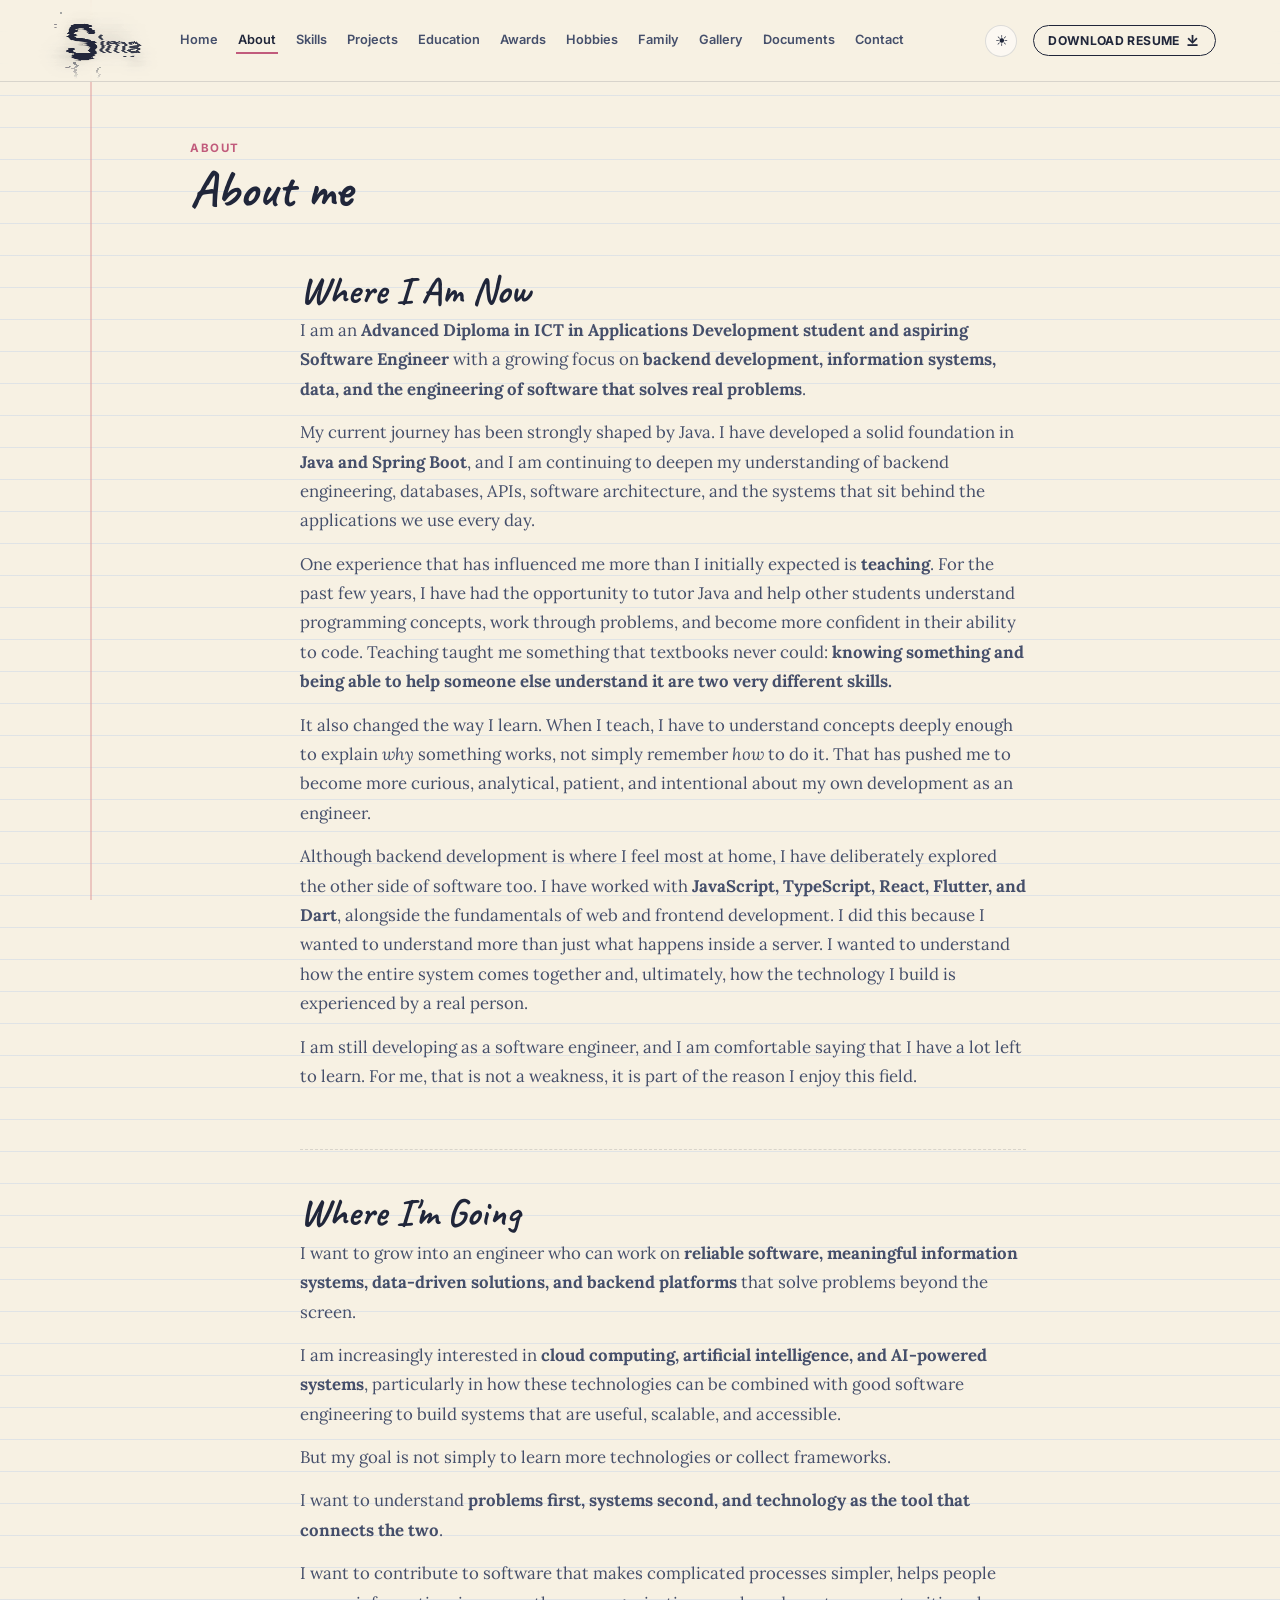
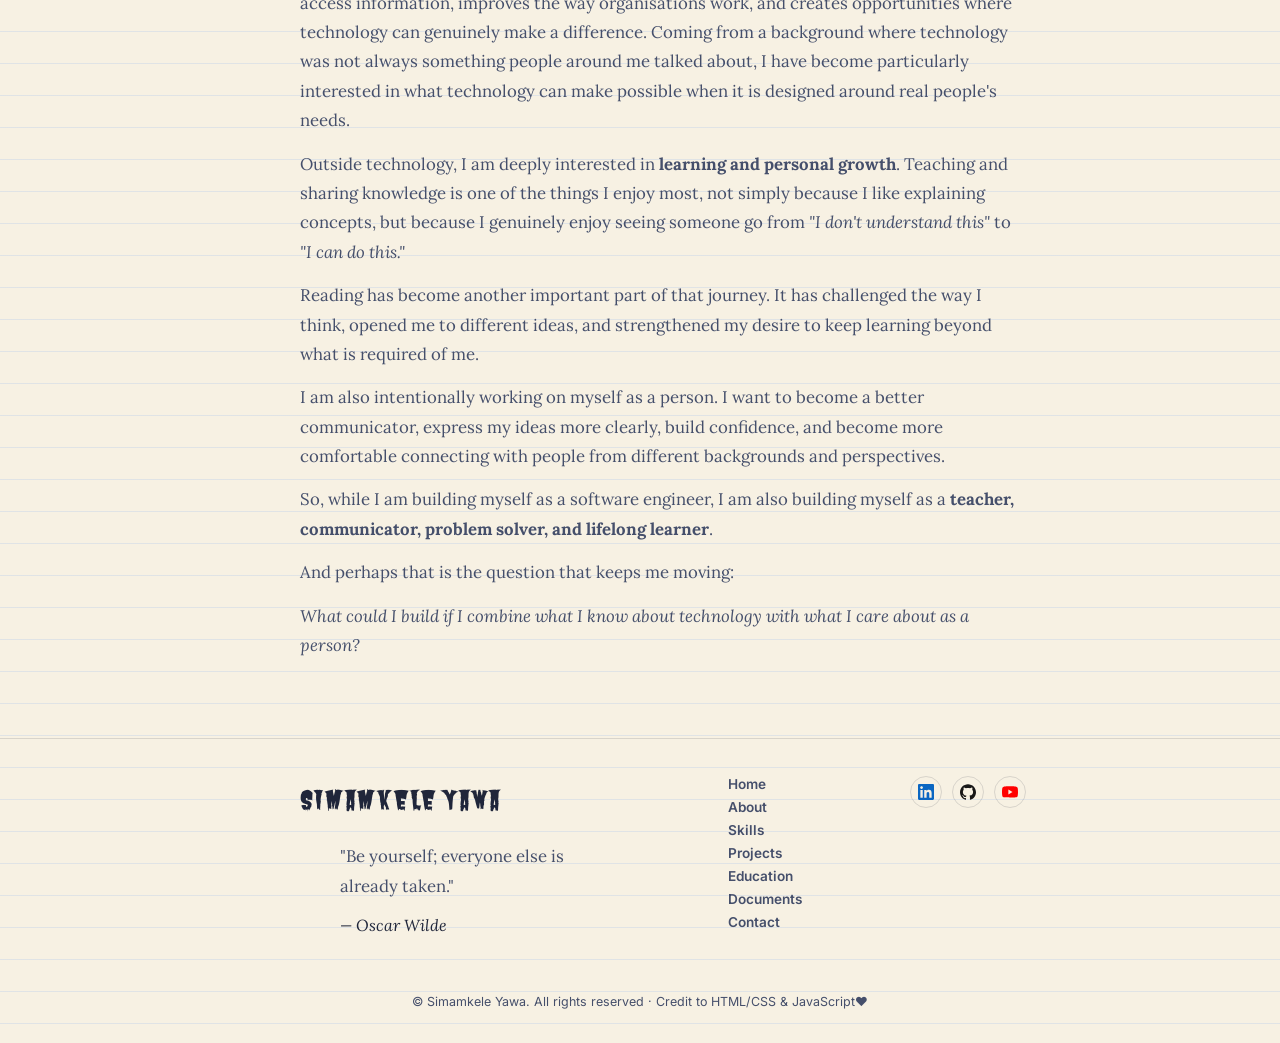
==== about.html @ c3766462 "Initial commit" ====
<!DOCTYPE html>
<html lang="en" data-theme="light">
<head>
<meta charset="UTF-8">
<meta name="viewport" content="width=device-width, initial-scale=1.0">
<title>Sima &mdash; About</title>
<link rel="preconnect" href="https://fonts.googleapis.com">
<link href="https://fonts.googleapis.com/css2?family=Butcherman&family=Caveat:wght@500;600;700&family=Lora:ital,wght@0,400;0,600;1,400&family=Inter:wght@400;500;600;700&display=swap" rel="stylesheet">
<link rel="stylesheet" href="styles.css">
</head>
<body class="grain">

<div class="cursor"><div></div></div>
<svg width="0" height="0" style="position:absolute" aria-hidden="true">
  <filter id="inkBleed" x="-40%" y="-80%" width="180%" height="260%">
    <feTurbulence type="fractalNoise" baseFrequency="0.012 0.35" numOctaves="3" seed="7" result="noise"/>
    <feDisplacementMap in="SourceGraphic" in2="noise" scale="9" xChannelSelector="R" yChannelSelector="G"/>
  </filter>
</svg>

<nav class="topnav">
  <span class="brand"><a href="home.html"><span class="ink-splat s1"></span><span class="ink-splat s2"></span><span class="ink-splat s3"></span><span class="ink-drip d1"></span><span class="ink-drip d2"></span><span class="big-s">S</span><span class="rest">ima</span></a></span>
  <button class="burger" id="burgerBtn" aria-label="Toggle menu" aria-expanded="false">
    <span></span><span></span><span></span>
  </button>
  <div class="nav-links" id="navLinks">
  <a href="home.html">Home</a>
  <a href="about.html" class="active">About</a>
  <a href="skills.html">Skills</a>
  <a href="projects.html">Projects</a>
  <a href="education.html">Education</a>
  <a href="awards.html">Awards</a>
  <a href="hobbies.html">Hobbies</a>
  <a href="family.html">Family</a>
  <a href="gallery.html">Gallery</a>
  <a href="documents.html">Documents</a>
  <a href="contact.html">Contact</a>
  </div>
  <button class="theme-toggle" id="themeToggle" aria-label="Toggle light/dark theme">☀</button>
  <a href="#" class="dl" id="downloadBtn">Download resume</a>
</nav>

<header class="page-hero wrap">
  <p class="kicker">about</p>
  <h1 class="page-title">About me</h1>
</header>
<main class="wrap">
  <section>
    <h2>Where I Am Now</h2>
    <p>I am an <strong>Advanced Diploma in ICT in Applications Development student and aspiring Software Engineer</strong> with a growing focus on <strong>backend development, information systems, data, and the engineering of software that solves real problems</strong>.</p>
    <p>My current journey has been strongly shaped by Java. I have developed a solid foundation in <strong>Java and Spring Boot</strong>, and I am continuing to deepen my understanding of backend engineering, databases, APIs, software architecture, and the systems that sit behind the applications we use every day.</p>
    <p>One experience that has influenced me more than I initially expected is <strong>teaching</strong>. For the past few years, I have had the opportunity to tutor Java and help other students understand programming concepts, work through problems, and become more confident in their ability to code. Teaching taught me something that textbooks never could: <strong>knowing something and being able to help someone else understand it are two very different skills.</strong></p>
    <p>It also changed the way I learn. When I teach, I have to understand concepts deeply enough to explain <em>why</em> something works, not simply remember <em>how</em> to do it. That has pushed me to become more curious, analytical, patient, and intentional about my own development as an engineer.</p>
    <p>Although backend development is where I feel most at home, I have deliberately explored the other side of software too. I have worked with <strong>JavaScript, TypeScript, React, Flutter, and Dart</strong>, alongside the fundamentals of web and frontend development. I did this because I wanted to understand more than just what happens inside a server. I wanted to understand how the entire system comes together and, ultimately, how the technology I build is experienced by a real person.</p>
    <p>I am still developing as a software engineer, and I am comfortable saying that I have a lot left to learn. For me, that is not a weakness, it is part of the reason I enjoy this field.</p>
  </section>

  <section>
    <h2>Where I'm Going</h2>
    <p>I want to grow into an engineer who can work on <strong>reliable software, meaningful information systems, data-driven solutions, and backend platforms</strong> that solve problems beyond the screen.</p>
    <p>I am increasingly interested in <strong>cloud computing, artificial intelligence, and AI-powered systems</strong>, particularly in how these technologies can be combined with good software engineering to build systems that are useful, scalable, and accessible.</p>
    <p>But my goal is not simply to learn more technologies or collect frameworks.</p>
    <p>I want to understand <strong>problems first, systems second, and technology as the tool that connects the two</strong>.</p>
    <p>I want to contribute to software that makes complicated processes simpler, helps people access information, improves the way organisations work, and creates opportunities where technology can genuinely make a difference. Coming from a background where technology was not always something people around me talked about, I have become particularly interested in what technology can make possible when it is designed around real people's needs.</p>
    <p>Outside technology, I am deeply interested in <strong>learning and personal growth</strong>. Teaching and sharing knowledge is one of the things I enjoy most, not simply because I like explaining concepts, but because I genuinely enjoy seeing someone go from <em>"I don't understand this"</em> to <em>"I can do this."</em></p>
    <p>Reading has become another important part of that journey. It has challenged the way I think, opened me to different ideas, and strengthened my desire to keep learning beyond what is required of me.</p>
    <p>I am also intentionally working on myself as a person. I want to become a better communicator, express my ideas more clearly, build confidence, and become more comfortable connecting with people from different backgrounds and perspectives.</p>
    <p>So, while I am building myself as a software engineer, I am also building myself as a <strong>teacher, communicator, problem solver, and lifelong learner</strong>.</p>
    <p>And perhaps that is the question that keeps me moving:</p>
    <p><em>What could I build if I combine what I know about technology with what I care about as a person?</em></p>
  </section>
</main>

<footer class="site-footer">
  <div class="wrap footer-inner">
    <div class="footer-brand">
      <span class="footer-sima">Simamkele Yawa</span>
      <p class="footer-tag">
        <blockquote>
            <p>
               "Be yourself; everyone else is already taken."
            </p>
            <cite>— Oscar Wilde</cite>
        </blockquote>
    
        </p>
    </div>
    <nav class="footer-links" aria-label="Footer navigation">
      <a href="home.html">Home</a>
      <a href="about.html">About</a>
      <a href="skills.html">Skills</a>
      <a href="projects.html">Projects</a>
      <a href="education.html">Education</a>
      <a href="documents.html">Documents</a>
      <a href="contact.html">Contact</a>
    </nav>
    <div class="footer-social">
      <a href="https://www.linkedin.com/in/simamkele-yawa/" target="_blank" rel="noopener" aria-label="LinkedIn">
        <svg viewBox="0 0 24 24" width="16" height="16" fill="#0A66C2"><path d="M20.447 20.452h-3.554v-5.569c0-1.328-.027-3.037-1.852-3.037-1.853 0-2.136 1.445-2.136 2.939v5.667H9.351V9h3.414v1.561h.046c.477-.9 1.637-1.85 3.37-1.85 3.601 0 4.267 2.37 4.267 5.455v6.286zM5.337 7.433c-1.144 0-2.063-.926-2.063-2.065 0-1.138.92-2.063 2.063-2.063 1.14 0 2.064.925 2.064 2.063 0 1.139-.925 2.065-2.064 2.065zm1.782 13.019H3.555V9h3.564v11.452zM22.225 0H1.771C.792 0 0 .774 0 1.729v20.542C0 23.227.792 24 1.771 24h20.451C23.2 24 24 23.227 24 22.271V1.729C24 .774 23.2 0 22.222 0h.003z"/></svg>
      </a>
      <a href="https://github.com/SIMAMKELE2001" target="_blank" rel="noopener" aria-label="GitHub">
        <svg viewBox="0 0 24 24" width="16" height="16" class="gh-icon" fill="#181717"><path d="M12 .297c-6.63 0-12 5.373-12 12 0 5.303 3.438 9.8 8.205 11.385.6.113.82-.258.82-.577 0-.285-.01-1.04-.015-2.04-3.338.724-4.042-1.61-4.042-1.61C4.422 18.07 3.633 17.7 3.633 17.7c-1.087-.744.084-.729.084-.729 1.205.084 1.838 1.236 1.838 1.236 1.07 1.835 2.809 1.305 3.495.998.108-.776.417-1.305.76-1.605-2.665-.3-5.466-1.332-5.466-5.93 0-1.31.465-2.38 1.235-3.22-.135-.303-.54-1.523.105-3.176 0 0 1.005-.322 3.3 1.23.96-.267 1.98-.399 3-.405 1.02.006 2.04.138 3 .405 2.28-1.552 3.285-1.23 3.285-1.23.645 1.653.24 2.873.12 3.176.765.84 1.23 1.91 1.23 3.22 0 4.61-2.805 5.625-5.475 5.92.42.36.81 1.096.81 2.22 0 1.606-.015 2.896-.015 3.286 0 .315.21.69.825.57C20.565 22.092 24 17.592 24 12.297c0-6.627-5.373-12-12-12"/></svg>
      </a>
      <a href="https://www.youtube.com/@HayiSukaLearn" target="_blank" rel="noopener" aria-label="YouTube">
        <svg viewBox="0 0 24 24" width="16" height="16" fill="#FF0000"><path d="M23.498 6.186a3.016 3.016 0 0 0-2.122-2.136C19.505 3.545 12 3.545 12 3.545s-7.505 0-9.377.505A3.017 3.017 0 0 0 .502 6.186C0 8.07 0 12 0 12s0 3.93.502 5.814a3.016 3.016 0 0 0 2.122 2.136c1.871.505 9.376.505 9.376.505s7.505 0 9.377-.505a3.015 3.015 0 0 0 2.122-2.136C24 15.93 24 12 24 12s0-3.93-.502-5.814zM9.545 15.568V8.432L15.818 12l-6.273 3.568z"/></svg>
      </a>
    </div>
  </div>
  <p class="footer-line">&copy; Simamkele Yawa. All rights reserved &middot; Credit to HTML/CSS & JavaScript❤️</p>
</footer>

<div id="printResume">
  <h1>Sima</h1>
  <p>Software Development Tutor, Walter Sisulu University &middot; Advanced Diploma in ICT Applications Development</p>
  <h2>Profile</h2>
  <p>Software development tutor at Walter Sisulu University, currently completing an Advanced Diploma in ICT Applications Development. Working toward software and data engineering roles.</p>
  <h2>Education</h2>
  <p>Advanced Diploma in ICT Applications Development &mdash; Walter Sisulu University (in progress)</p>
  <h2>Experience</h2>
  <p>Software Development Tutor &mdash; Walter Sisulu University (current): tutoring Java programming for fellow students.</p>
  <h2>Skills</h2>
  <ul>
    <li>Java &mdash; OOP, SOLID, design patterns, concurrency, Spring Boot</li>
    <li>Python &mdash; OOP, decorators, generators, asyncio, SQLAlchemy, FastAPI</li>
    <li>Databases &mdash; Oracle Database, Oracle APEX, PostgreSQL</li>
    <li>Tools &mdash; Git &amp; GitHub, Linux/Bash</li>
  </ul>
  <h2>Projects</h2>
  <ul>
    <li>Layered FastAPI + PostgreSQL CRUD service (Neon)</li>
    <li>Oracle APEX school assessment management platform</li>
  </ul>
  <h2>Contact</h2>
  <p>GitHub: github.com/SIMAMKELE2001</p>
</div>

<script src="script.js"></script>
</body>
</html>
---- styles.css ----
:root{
  --paper:#f7f1e3;
  --paper-2:#f1e9d6;
  --rule:#c9d6e8;
  --margin-line:#e2a3a3;
  --ink:#20263a;
  --ink-soft:#454f6b;
  --accent:#c15b7c;
  --accent-2:#3f9aa3;
  --accent-3:#c98a3d;
  --card-bg:rgba(255,255,255,0.55);
  --card-border:rgba(32,38,58,0.14);
}

html[data-theme="dark"]{
  --paper:#1c2029;
  --paper-2:#20242e;
  --rule:#333a4d;
  --margin-line:#7a3f47;
  --ink:#f3ecdf;
  --ink-soft:#c9c2b3;
  --accent:#f0a8c0;
  --accent-2:#7fd0d6;
  --accent-3:#f0b169;
  --card-bg:rgba(255,255,255,0.05);
  --card-border:rgba(243,236,223,0.14);
}

*{box-sizing:border-box;}
html,body{margin:0; padding:0;}
html{transition:background .3s ease;}
body.cover-active{overflow:hidden; height:100vh;}
body{
  background:
    repeating-linear-gradient(var(--paper) 0px, var(--paper) 31px, var(--rule) 32px),
    var(--paper);
  color:var(--ink);
  font-family:'Lora', serif;
  position:relative;
  transition:background .3s ease, color .3s ease;
}
body::before{
  /* LINE FOR THE RED MARGIN*/
  content:"";
  position:fixed;
  top:0; bottom:0; left:min(9vw, 90px);
  width:1.5px;
  background:var(--margin-line);
  opacity:.55;
  z-index:1;
  pointer-events:none;
}

.grain::after{
  content:"";
  position:fixed;
  inset:0;
  z-index:3;
  mix-blend-mode:normal;
  filter:opacity(30%);
  pointer-events:none;
  background:url(https://grainy-gradients.vercel.app/noise.svg);
}

.cursor{
  position:fixed;
  z-index:1;
  width:260px; height:260px;
  left:0; top:0;
  pointer-events:none;
  transition:opacity 1s ease-in-out;
  opacity:0;
  filter:blur(50px) opacity(25%);
}
.cursor > div{
  border-radius:100%;
  background:radial-gradient(circle, var(--accent), var(--accent-2));
  width:100%; height:100%;
  animation:cursorspin 20s linear infinite alternate;
}
@keyframes cursorspin{
  0%{ rotate:0deg; scale:1 1; }
  25%{ scale:1 1.25; }
  75%{ scale:1.25 1.25; }
  100%{ scale:1 1; rotate:360deg; }
}

a{color:var(--ink); text-decoration:none;}

/*NAVIGATION */
.topnav{
  position:sticky; top:0; z-index:5;
  display:flex; align-items:center; gap:16px;
  padding:16px 5vw;
  background:rgba(247,241,227,0.85);
  backdrop-filter:blur(8px);
  border-bottom:1px solid var(--card-border);
}
html[data-theme="dark"] .topnav{background:rgba(28,32,41,0.85);}
.topnav .brand{
  position:relative;
  font-family:'Butcherman', cursive;
  font-weight:400;
  line-height:1;
  color:var(--ink);
  margin-right:18px;
  flex-shrink:0;
  display:flex;
  align-items:flex-end;
}
.topnav .brand a{
  color:var(--ink);
  position:relative;
  display:flex;
  align-items:flex-end;
  filter:url(#inkBleed);
}
.topnav .brand .big-s{
  font-size:3.1rem;
  line-height:0.75;
  display:inline-block;
  transform:translateY(2px) rotate(-3deg);
  text-shadow:0 1px 0 rgba(0,0,0,0.15), 0 0 14px rgba(0,0,0,0.12);
}
.topnav .brand .rest{
  font-size:1.55rem;
  margin-left:1px;
  opacity:.88;
  letter-spacing:.01em;
}
html[data-theme="dark"] .topnav .brand .big-s,
html[data-theme="dark"] .topnav .brand .rest{
  text-shadow:0 0 10px rgba(240,168,192,0.25);
}

/* INK */
.topnav .brand::before{
  content:"";
  position:absolute;
  left:-22px; top:-6px;
  width:120px; height:70px;
  background:
    radial-gradient(ellipse 30px 22px at 22% 65%, var(--ink) 0%, transparent 72%),
    radial-gradient(ellipse 50px 34px at 55% 45%, var(--ink) 0%, transparent 68%),
    radial-gradient(ellipse 20px 16px at 78% 70%, var(--ink) 0%, transparent 70%);
  opacity:.09;
  filter:blur(4px) url(#inkBleed);
  mix-blend-mode:multiply;
  z-index:-1;
  pointer-events:none;
}
html[data-theme="dark"] .topnav .brand::before{mix-blend-mode:screen; opacity:.14;}


.ink-splat{
  position:absolute;
  border-radius:50%;
  background:var(--ink);
  opacity:.5;
  pointer-events:none;
}
.ink-splat.s1{width:3px; height:3px; left:-10px; top:8px;}
.ink-splat.s2{width:2px; height:2px; left:-4px; top:-4px;}
.ink-splat.s3{width:4px; height:2.5px; left:2px; bottom:-6px; border-radius:50% 40% 50% 40%;}


.ink-drip{
  position:absolute;
  bottom:-16px;
  width:2.5px;
  background:linear-gradient(to bottom, var(--ink), transparent);
  border-radius:0 0 3px 3px;
  opacity:.5;
  pointer-events:none;
}
.ink-drip.d1{left:10px; height:16px;}
.ink-drip.d2{left:34px; height:10px; width:2px; opacity:.35;}

.nav-links{display:flex; align-items:center; gap:16px; flex-wrap:wrap;}
.topnav a{
  font-family:'Inter', sans-serif;
  font-size:0.8rem;
  font-weight:600;
  color:var(--ink-soft);
  padding:5px 2px;
  border-bottom:2px solid transparent;
  flex-shrink:0;
}
.topnav a:hover{border-color:var(--accent);}
.topnav a.active{color:var(--ink); border-color:var(--accent);}

.theme-toggle{
  background:var(--card-bg);
  border:1px solid var(--card-border);
  color:var(--ink);
  width:32px; height:32px;
  border-radius:50%;
  cursor:pointer;
  font-size:0.95rem;
  display:flex; align-items:center; justify-content:center;
  margin-left:auto;
  transition:background .15s ease, transform .15s ease;
}
.theme-toggle:hover{transform:scale(1.08);}

.topnav .dl{
  position:relative;
  display:inline-flex;
  align-items:center;
  gap:6px;
  background:transparent;
  color:var(--ink) !important;
  padding:7px 16px 7px 14px;
  border-radius:999px;
  font-size:0.76rem;
  font-weight:700;
  letter-spacing:.03em;
  text-transform:uppercase;
  border:1.5px solid var(--ink) !important;
  font-family:'Inter',sans-serif;
  overflow:hidden;
  transition:color .25s ease, transform .15s ease;
  z-index:0;
}
.topnav .dl::before{
  content:"";
  position:absolute; inset:0;
  background:var(--ink);
  transform:translateX(-102%);
  transition:transform .25s ease;
  z-index:-1;
  border-radius:999px;
}
.topnav .dl:hover{color:var(--paper) !important; transform:translateY(-1px);}
.topnav .dl:hover::before{transform:translateX(0);}
.topnav .dl::after{content:"\2913"; font-size:0.95rem; line-height:1;}

/* BURGER BUTTON */
.burger{
  display:none;
  width:34px; height:30px;
  background:none; border:none; cursor:pointer;
  flex-direction:column; justify-content:space-between;
  padding:4px 2px;
}
.burger span{
  display:block; height:2.5px; width:100%; border-radius:2px;
  background:var(--ink);
  transition:transform .25s ease, opacity .2s ease;
}
.burger.open span:nth-child(1){transform:translateY(9px) rotate(45deg);}
.burger.open span:nth-child(2){opacity:0;}
.burger.open span:nth-child(3){transform:translateY(-9px) rotate(-45deg);}

@media (max-width:760px){
  .topnav{flex-wrap:wrap; padding-left:calc(min(9vw, 90px) + 14px);}
  .theme-toggle{order:1; margin-left:auto;}
  .topnav .dl{order:2; margin-top:0;}
  .burger{display:flex; order:3;}
  .nav-links{
    order:4; flex-basis:100%; flex-direction:column; align-items:flex-start; gap:2px;
    max-height:0; overflow:hidden; width:100%;
    transition:max-height .3s ease, margin-top .3s ease;
    margin-top:0;
  }
  .nav-links.open{max-height:80vh; overflow-y:auto; margin-top:14px;}
  .nav-links a{width:100%; padding:10px 2px; border-bottom:1px solid var(--card-border);}
  .wrap{padding-left:calc(min(9vw, 90px) + 14px);}
}

/*LAYOUT */
.wrap{max-width:900px; margin:0 auto; padding:0 5vw 0 calc(min(9vw, 90px) + 20px); position:relative; z-index:2;}
section{
  padding:44px 0;
  border-bottom:1px dashed var(--card-border);
}
section:last-child{border-bottom:none;}
.kicker{
  font-family:'Inter', sans-serif;
  font-size:0.72rem; font-weight:700; letter-spacing:.14em; text-transform:uppercase;
  color:var(--accent); margin-bottom:6px;
}
h1,h2,h3{font-family:'Caveat', cursive; color:var(--ink); margin:0 0 6px; font-weight:700;}
h2{font-size:2.4rem; line-height:1;}
h3{font-size:1.5rem;}
p{line-height:1.75; font-size:1.05rem; margin:0 0 14px; color:var(--ink-soft);}

.page-hero{padding:56px 0 6px;}
.page-title{font-size:3.2rem; line-height:1;}

/* HERO */
.hero{padding-top:46px; padding-bottom:80px;}
.hero-row{display:flex; gap:40px; flex-wrap:wrap; align-items:flex-start;}
.hero-text{flex:1.3; min-width:280px;}
.hero-text h1{font-size:3.8rem; line-height:1;}
.hero-text p{max-width:480px; font-size:1.15rem;}

.hero-btn{
  display:inline-block; background:none; border:none; margin-top:16px; position:relative;
  padding:10px 0; font-size:1rem; cursor:pointer; z-index:0; font-family:'Inter',sans-serif;
}
.hero-btn span{
  background:var(--paper); border-radius:2px; color:var(--ink); padding:11px 20px; font-weight:600;
}
.hero-btn::after{
  content:""; transition:box-shadow .3s ease-in; position:absolute;
  background:linear-gradient(to right, var(--accent), var(--accent-2)); inset:-3px; border-radius:6px; z-index:-1;
}
.hero-btn:hover::after{box-shadow:var(--accent-3) 0 0 10px 0, var(--accent) 0 0 20px 0;}

.card-container{flex:1; position:relative; min-width:240px; min-height:220px;}
.float-card{
  position:absolute; border-radius:4px; padding:16px 20px; color:var(--ink-soft);
  width:230px; backdrop-filter:blur(6px); box-shadow:0 10px 15px -3px rgba(0,0,0,0.08);
  border:1px solid var(--card-border); font-family:'Inter',sans-serif;
}
.float-card b{display:block; color:var(--ink); font-family:'Caveat',cursive; font-size:1.3rem; margin-bottom:3px;}
.float-card span{font-size:0.85rem;}
.float-card.c1{background:var(--card-bg); top:-30px; left:-10px; transform:rotate(-2deg);}
.float-card.c2{background:var(--card-bg); top:110px; right:-30px; transform:rotate(1.5deg);}
.float-card.c3{background:var(--card-bg); top:250px; left:20px; transform:rotate(-1deg);}

/* JUMP ARROW */
.jump-arrow{
  display:inline-flex;
  flex-direction:column;
  align-items:center;
  gap:6px;
  margin:18px auto 4px;
  width:100%;
  text-decoration:none;
  color:var(--ink-soft);
}
.jump-label{
  font-family:'Inter',sans-serif;
  font-size:0.72rem;
  font-weight:700;
  text-transform:uppercase;
  letter-spacing:.1em;
  opacity:.7;
}
.jump-circle{
  width:38px; height:38px;
  border-radius:50%;
  border:1.5px solid var(--accent);
  color:var(--accent);
  display:flex; align-items:center; justify-content:center;
  animation:jumpPulse 1.8s ease-in-out infinite;
}
.jump-arrow:hover .jump-circle{
  background:var(--accent);
  color:var(--paper);
  animation-play-state:paused;
}
@keyframes jumpPulse{
  0%, 100%{ transform:translateY(0); box-shadow:0 0 0 0 rgba(193,91,124,0.35); }
  50%{ transform:translateY(5px); box-shadow:0 0 0 8px rgba(193,91,124,0); }
}
@media (prefers-reduced-motion: reduce){
  .jump-circle{animation:none;}
}
.scroll-story section{max-width:640px;}
.scroll-story h2{font-size:2.1rem;}
.scroll-story .inner-block{margin-bottom:6px;}
.section-link{
  display:inline-block;
  font-family:'Inter',sans-serif;
  font-weight:600;
  font-size:0.9rem;
  color:var(--accent);
  border-bottom:1px solid transparent;
  margin-right:16px;
}
.section-link:hover{border-color:var(--accent);}
.section-link.open-page{margin-top:10px;}

/* GENERIC CARD */
.card{
  background:var(--card-bg);
  border:1px solid var(--card-border);
  border-radius:6px;
  padding:18px 22px;
  margin-bottom:14px;
  font-family:'Inter', sans-serif;
}
.card p{font-family:'Inter',sans-serif; font-size:0.95rem;}
.card.tint-peach{border-left:3px solid var(--accent-3);}
.card.tint-teal{border-left:3px solid var(--accent-2);}
.card.tint-pink{border-left:3px solid var(--accent);}
.card h3{font-size:1.35rem; margin-bottom:4px;}
.project-features{
  margin:0 0 12px;
  padding-left:20px;
  columns:2;
  column-gap:20px;
}
.project-features li{
  font-family:'Inter',sans-serif;
  font-size:0.88rem;
  color:var(--ink-soft);
  margin-bottom:4px;
  break-inside:avoid;
}
@media (max-width:600px){
  .project-features{columns:1;}
}
.project-link{display:inline-block; margin-top:8px; font-family:'Inter',sans-serif; font-weight:600; font-size:0.85rem; color:var(--accent); border-bottom:1px solid transparent;}
.project-link:hover{border-color:var(--accent);}
.meta{font-family:'Inter',sans-serif; font-size:0.72rem; font-weight:700; color:var(--accent); text-transform:uppercase; letter-spacing:.05em; display:block; margin-bottom:4px;}


table.plain{width:100%; border-collapse:collapse; margin-top:6px; font-family:'Inter',sans-serif;}
table.plain th{text-align:left; font-size:0.72rem; text-transform:uppercase; letter-spacing:.05em; color:var(--ink-soft); padding:6px 8px; border-bottom:2px solid var(--card-border);}
table.plain td{padding:9px 8px; border-bottom:1px solid var(--card-border); font-size:0.92rem;}

.pill{
  display:inline-block; background:var(--card-bg); border:1px solid var(--card-border);
  color:var(--ink-soft); padding:4px 12px; border-radius:999px; font-size:0.8rem; margin:3px 5px 3px 0; font-weight:600;
  font-family:'Inter',sans-serif;
}
.stack-group h4{font-family:'Inter',sans-serif; font-size:0.72rem; text-transform:uppercase; letter-spacing:.05em; color:var(--accent); margin:16px 0 6px;}

/* TECH STACKS */
.skillbar{margin-bottom:20px; font-family:'Inter',sans-serif;}
.skillbar-head{display:flex; align-items:center; gap:8px; margin-bottom:6px;}
.skillbar-icon{font-size:1.2rem; line-height:1;}
.skillbar-name{font-weight:700; color:var(--ink); font-size:0.95rem; flex:1;}
.skillbar-pct{font-size:0.8rem; color:var(--ink-soft); font-weight:600;}
.skillbar-track{
  height:9px; border-radius:999px; background:var(--card-bg);
  border:1px solid var(--card-border); overflow:hidden;
}
.skillbar-track.sm{height:6px;}
.skillbar-fill{
  height:100%; width:0;
  background:linear-gradient(90deg, var(--accent), var(--accent-2));
  border-radius:999px;
  transition:width 1.3s cubic-bezier(.2,.8,.2,1);
}
.skillbar-desc{font-size:0.85rem; color:var(--ink-soft); margin:6px 0 0;}

h4{font-family:'Inter',sans-serif; font-size:0.72rem; text-transform:uppercase; letter-spacing:.05em; color:var(--accent); margin:20px 0 10px; font-weight:700;}

.tech-grid{display:grid; grid-template-columns:repeat(3,1fr); gap:14px; margin-bottom:6px;}
.tech-item{
  display:flex; align-items:center; gap:10px;
  background:var(--card-bg); border:1px solid var(--card-border);
  border-radius:8px; padding:10px 12px;
  font-family:'Inter',sans-serif;
}
.tech-icon{font-size:1.3rem; line-height:1; flex-shrink:0; display:flex; align-items:center; justify-content:center; width:26px; height:26px;}
.tech-icon img{width:20px; height:20px; object-fit:contain;}
.tech-icon.gh-inline{display:flex; align-items:center;}
html[data-theme="dark"] .tech-icon.gh-inline svg{fill:#f3ecdf;}
html[data-theme="dark"] .tech-icon img{
  background:#f3ecdf;
  border-radius:4px;
  padding:2px;
  box-sizing:content-box;
}
.tech-info{flex:1; min-width:0;}
.tech-name{display:block; font-size:0.82rem; font-weight:600; color:var(--ink); margin-bottom:5px;}

@media (max-width:600px){
  .tech-grid{grid-template-columns:1fr 1fr;}
}
@media (max-width:400px){
  .tech-grid{grid-template-columns:1fr;}
}

/* PALAROID GRIDS */
.polaroid-grid{display:grid; grid-template-columns:repeat(3,1fr); gap:22px; margin-top:20px;}
.polaroid{
  margin:0; background:var(--card-bg); border:1px solid var(--card-border);
  padding:10px 10px 14px; border-radius:3px; box-shadow:0 8px 16px -6px rgba(0,0,0,0.15);
  font-family:'Inter',sans-serif;
}
.polaroid.p1{transform:rotate(-2deg);}
.polaroid.p2{transform:rotate(1.5deg);}
.polaroid.p3{transform:rotate(-1deg);}
.polaroid.p4{transform:rotate(2deg);}
.polaroid.p5{transform:rotate(-1.5deg);}
.polaroid.p6{transform:rotate(1deg);}
.polaroid:hover{transform:rotate(0deg) scale(1.03); transition:transform .25s ease;}
.photo-box{
  aspect-ratio:1; border-radius:2px; display:flex; align-items:center; justify-content:center;
  color:#ffffffcc; font-size:0.78rem; text-align:center; padding:8px;
  background:linear-gradient(135deg, var(--accent), var(--accent-2));
}
.photo-box img{
  width:100%;
  height:100%;
  object-fit:cover;
  border-radius:2px;
}
.polaroid figcaption{margin-top:10px;}
.polaroid figcaption b{display:block; font-family:'Caveat',cursive; font-size:1.15rem; color:var(--ink); margin-bottom:2px;}
.polaroid figcaption span{font-size:0.82rem; color:var(--ink-soft);}

.values-grid{display:grid; grid-template-columns:1fr 1fr; gap:12px;}
.value-card b{font-family:'Caveat',cursive; font-size:1.4rem; display:block; margin-bottom:2px; color:var(--ink);}
.value-card span{font-size:0.9rem; font-family:'Inter',sans-serif;}

.doc-list{list-style:none; margin:0; padding:0; font-family:'Inter',sans-serif;}
.doc-list li{display:flex; align-items:center; gap:12px; padding:12px 4px; border-bottom:1px solid var(--card-border);}
.doc-icon{width:30px; height:30px; border-radius:6px; background:var(--ink); color:var(--paper); display:flex; align-items:center; justify-content:center; font-size:0.85rem; flex-shrink:0;}

.award-item{display:flex; gap:12px; margin-bottom:14px; align-items:flex-start; font-family:'Inter',sans-serif;}
.award-icon1 {
  width: 34px;
  height: 34px;
  border-radius: 50%;
  background: #e63946;
  display: flex;
  align-items: center;
  justify-content: center;
  color: white;
  font-size: 1.1rem;
  flex-shrink: 0;
}
/* AWARD */
.chain{position:relative; padding-left:34px; font-family:'Inter',sans-serif;}
.chain::before{
  content:"";
  position:absolute;
  left:9px; top:6px; bottom:6px;
  width:2px;
  background:repeating-linear-gradient(to bottom, var(--ink-soft) 0, var(--ink-soft) 6px, transparent 6px, transparent 12px);
  opacity:.35;
}
.chain-item{position:relative; margin-bottom:28px;}
.chain-item:last-child{margin-bottom:0;}
.chain-link{
  position:absolute;
  left:-34px; top:2px;
  width:19px; height:19px;
  border:3px solid var(--ink);
  border-radius:50%;
  background:var(--paper);
  box-shadow:0 0 0 4px var(--paper);
}
.chain-item:last-child .chain-link{border-color:var(--accent);}
.chain-content h3{font-size:1.1rem; margin-bottom:4px;}
.chain-content p{font-size:0.92rem;}
.award-icon{width:34px;height:34px;border-radius:6px;background:linear-gradient(140deg,var(--accent-3),var(--accent));display:flex;align-items:center;justify-content:center;color:white;font-size:1rem;flex-shrink:0;}

.contact-form{display:flex; flex-direction:column; gap:10px; max-width:380px; font-family:'Inter',sans-serif;}
.method-toggle{
  display:inline-flex;
  border:1px solid var(--card-border);
  border-radius:999px;
  padding:3px;
  margin-bottom:14px;
  background:var(--card-bg);
}
.method-btn{
  border:none;
  background:none;
  padding:8px 18px;
  border-radius:999px;
  font-family:'Inter', sans-serif;
  font-weight:600;
  font-size:0.85rem;
  color:var(--ink-soft);
  cursor:pointer;
  transition:background .15s ease, color .15s ease;
}
.method-btn.active{
  background:var(--ink);
  color:var(--paper);
}
.contact-form input, .contact-form textarea{
  font-family:'Inter', sans-serif; padding:11px 13px; border-radius:6px; border:1px solid var(--card-border);
  font-size:0.92rem; background:var(--card-bg); color:var(--ink);
}
.contact-form textarea{resize:vertical; min-height:80px;}
.contact-form button{
  align-self:flex-start; background:var(--ink); color:var(--paper); border:none; padding:10px 22px; border-radius:999px;
  font-family:'Inter',sans-serif; font-weight:600; font-size:0.88rem; cursor:pointer; transition:opacity .15s ease, transform .1s ease;
}
.contact-form button:hover{opacity:.85;}
.contact-form button:active{transform:scale(0.97);}
.form-msg{font-size:0.82rem; min-height:16px; font-weight:600; font-family:'Inter',sans-serif;}
.form-msg.ok{color:#1a9e6b;}
.form-msg.err{color:#d9534f;}
.social-links{display:flex; flex-wrap:wrap; gap:10px; margin-bottom:20px;}
.social-link{
  display:inline-flex; align-items:center; gap:8px;
  padding:9px 16px;
  border:1px solid var(--card-border);
  border-radius:999px;
  background:var(--card-bg);
  color:var(--ink);
  font-family:'Inter', sans-serif;
  font-weight:600;
  font-size:0.85rem;
  transition:transform .15s ease, background .15s ease, border-color .15s ease, box-shadow .15s ease;
}
.social-link svg{flex-shrink:0;}
.social-link:hover{
  transform:translateY(-2px);
  border-color:var(--ink);
  box-shadow:0 6px 14px -6px rgba(0,0,0,0.25);
}
.social-link.icon-only{
  width:42px;
  height:42px;
  padding:0;
  justify-content:center;
  border-radius:50%;
  position:relative;
}
.icon-tooltip{
  position:absolute;
  bottom:120%;
  left:50%;
  transform:translateX(-50%) translateY(4px);
  background:var(--ink);
  color:var(--paper);
  font-family:'Inter', sans-serif;
  font-weight:600;
  font-size:0.72rem;
  padding:5px 10px;
  border-radius:6px;
  white-space:nowrap;
  opacity:0;
  pointer-events:none;
  transition:opacity .2s ease, transform .2s ease;
}
.icon-tooltip::after{
  content:"";
  position:absolute;
  top:100%;
  left:50%;
  transform:translateX(-50%);
  border:5px solid transparent;
  border-top-color:var(--ink);
}
.social-link.icon-only:hover .icon-tooltip,
.social-link.icon-only:focus .icon-tooltip{
  opacity:1;
  transform:translateX(-50%) translateY(0);
}
.contact-form input.input-error,
.contact-form textarea.input-error{
  border-color:#d9534f;
}
.location-item{
  display:inline-flex;
  align-items:center;
  gap:8px;
  padding:9px 16px;
  border:1px solid var(--card-border);
  border-radius:999px;
  background:var(--card-bg);
  color:var(--ink-soft);
  font-family:'Inter', sans-serif;
  font-size:0.85rem;
  margin-bottom:20px;
}
.location-icon{
  display:flex;
  color:var(--accent);
  flex-shrink:0;
}
.location-text{font-style:normal;}
html[data-theme="dark"] .social-link svg[fill="#181717"]{fill:#f3ecdf;}
html[data-theme="dark"] .social-link svg[stroke="var(--ink)"]{stroke:var(--ink);}

.site-footer{
  position:relative; z-index:2;
  margin-top:20px;
  border-top:1.5px solid var(--card-border);
  padding-top:36px;
}
.site-footer::before{
  content:"";
  display:block;
  max-width:900px;
  margin:0 auto;
  height:1px;
}
.footer-inner{
  display:flex; flex-wrap:wrap; gap:30px; justify-content:space-between; align-items:flex-start;
  padding-bottom:24px;
}
.footer-brand{max-width:320px;}
.footer-sima{font-family:'Butcherman', cursive; font-size:1.6rem; color:var(--ink);}
.footer-tag{font-family:'Inter',sans-serif; font-size:0.82rem; color:var(--ink-soft); margin:8px 0 0;}
.footer-links{display:flex; flex-direction:column; gap:7px; font-family:'Inter',sans-serif;}
.footer-links a{font-size:0.85rem; font-weight:600; color:var(--ink-soft);}
.footer-links a:hover{color:var(--accent);}
.footer-social{display:flex; gap:10px; align-self:flex-start;}
.footer-social a{
  width:32px; height:32px; border-radius:50%;
  border:1px solid var(--card-border);
  display:flex; align-items:center; justify-content:center;
  transition:transform .15s ease, border-color .15s ease;
}
.footer-social a:hover{transform:translateY(-2px); border-color:var(--ink);}
html[data-theme="dark"] .footer-social svg.gh-icon{fill:#f3ecdf;}
.footer-line{
  text-align:center; font-size:0.78rem; color:var(--ink-soft); font-family:'Inter',sans-serif;
  padding:16px 5vw 30px; margin:0;
}

@media (max-width:600px){
  .footer-inner{flex-direction:column; gap:22px;}
}

@media (max-width:760px){
  .hero-text h1{font-size:2.6rem;}
  .float-card{position:relative; width:100%; margin-bottom:12px; transform:none !important;}
  .card-container{display:flex; flex-direction:column;}
  h2{font-size:1.9rem;}
  .page-title{font-size:2.4rem;}
  .values-grid{grid-template-columns:1fr;}
  .polaroid-grid{grid-template-columns:repeat(2,1fr);}
  
}

#printResume{display:none;}
@media print{
  body *{visibility:hidden;}
  #printResume, #printResume *{visibility:visible;}
  #printResume{display:block; position:absolute; top:0; left:0; width:100%; padding:20px; font-family:'Inter',sans-serif; color:#001858; background:#fff;}
  #printResume h1{font-family:'Inter',sans-serif; font-size:24px; margin-bottom:2px;}
  #printResume h2{font-family:'Inter',sans-serif; font-size:14px; color:#172c66; border-bottom:1px solid #cdd8ea; padding-bottom:3px; margin-top:18px;}
  #printResume p, #printResume li{font-size:12.5px; line-height:1.5;}
}

/* COVER */
.book-cover-stage{
  position:fixed; inset:0; z-index:200;
  display:flex; align-items:center; justify-content:center;
  perspective:2200px;
  background:#12141b;
}
.book-cover{
  width:min(92vw, 420px);
  height:min(88vh, 580px);
  transform-origin:0% 50%;
  transform-style:preserve-3d;
  transition:transform 1.2s cubic-bezier(.6,.05,.25,1), opacity 1.2s ease .3s;
  background:
    radial-gradient(ellipse at 30% 20%, rgba(255,255,255,0.06), transparent 60%),
    linear-gradient(160deg, #232838, #14161f 70%);
  border:1px solid rgba(255,255,255,0.08);
  border-radius:6px;
  box-shadow:0 40px 80px -20px rgba(0,0,0,0.7), inset 0 0 0 10px rgba(255,255,255,0.03);
  display:flex; flex-direction:column; align-items:center; justify-content:center;
  gap:22px;
  padding:40px 30px;
  backface-visibility:hidden;
}
.book-cover.open{
  transform:rotateY(-115deg);
  opacity:0;
}
.cover-photo{
  width:132px; height:132px;
  border-radius:50%;
  background:linear-gradient(150deg, #3a4258, #20232e);
  border:2px solid rgba(240,168,192,0.5);
  display:flex; align-items:center; justify-content:center;
  box-shadow:0 0 30px rgba(240,168,192,0.15);
}
.cover-photo svg{width:64px; height:64px; opacity:.85;}
.cover-photo img{
  width:100%;
  height:100%;
  border-radius:50%;
  object-fit:cover;
}
.cover-name{
  font-family:'Butcherman', cursive;
  font-size:2.1rem;
  color:#f3ecdf;
  text-align:center;
  line-height:1.15;
  margin:0;
  text-shadow:0 2px 12px rgba(0,0,0,0.4);
}
.cover-countdown{
  font-family:'Inter', sans-serif;
  font-size:0.85rem;
  font-weight:700;
  color:#a9a3c9;
  border:1px solid rgba(240,168,192,0.4);
  border-radius:999px;
  width:30px; height:30px;
  display:flex; align-items:center; justify-content:center;
  margin-top:-8px;
}
.cover-sub{
  font-family:'Inter', sans-serif;
  font-size:0.8rem;
  letter-spacing:.14em;
  text-transform:uppercase;
  color:#a9a3c9;
  margin:0;
  text-align:center;
}
.cover-rule{width:60px; height:1px; background:rgba(240,168,192,0.4);}
.cover-btn{
  margin-top:10px;
  background:transparent;
  border:1.5px solid #f0a8c0;
  color:#f3ecdf;
  font-family:'Inter', sans-serif;
  font-weight:600;
  font-size:0.85rem;
  letter-spacing:.03em;
  padding:11px 26px;
  border-radius:999px;
  cursor:pointer;
  transition:background .2s ease, color .2s ease, transform .15s ease;
}
.cover-btn:hover{
  background:#f0a8c0;
  color:#12141b;
  transform:translateY(-2px);
}

@media (prefers-reduced-motion: reduce){
  .book-cover{transition:opacity .6s ease;}
  .book-cover.open{transform:none;}
}
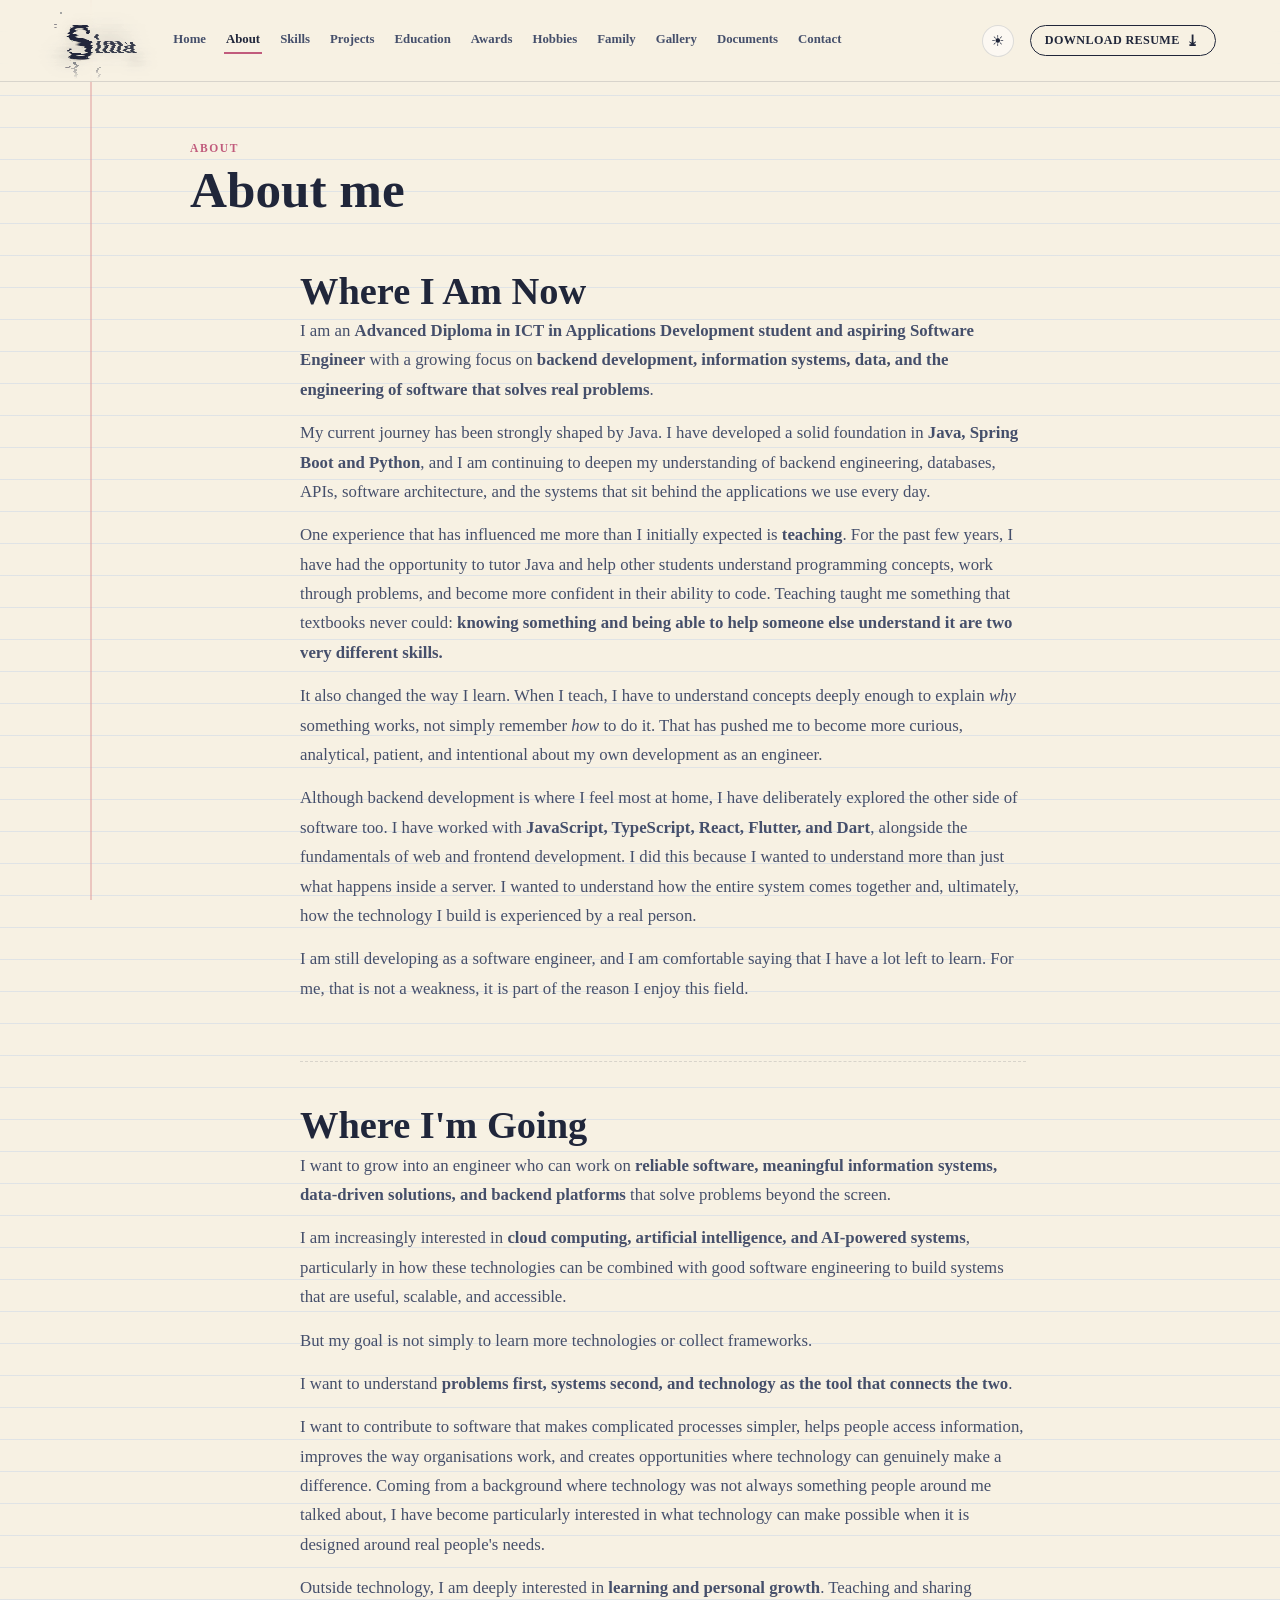
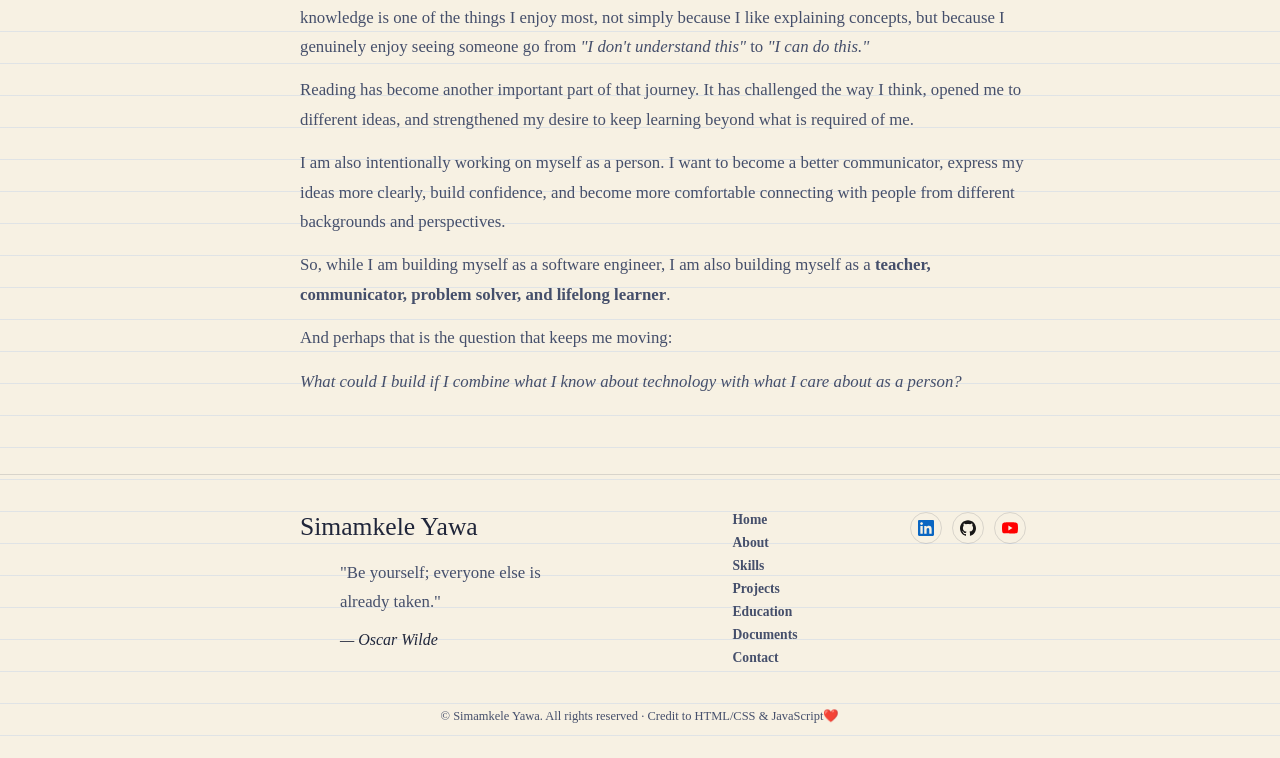
==== commit 6940187f: "Update about.html, family.html, stles.css and new family images" ====
--- a/about.html
+++ b/about.html
@@ -48,7 +48,7 @@
   <section>
     <h2>Where I Am Now</h2>
     <p>I am an <strong>Advanced Diploma in ICT in Applications Development student and aspiring Software Engineer</strong> with a growing focus on <strong>backend development, information systems, data, and the engineering of software that solves real problems</strong>.</p>
-    <p>My current journey has been strongly shaped by Java. I have developed a solid foundation in <strong>Java and Spring Boot</strong>, and I am continuing to deepen my understanding of backend engineering, databases, APIs, software architecture, and the systems that sit behind the applications we use every day.</p>
+    <p>My current journey has been strongly shaped by Java. I have developed a solid foundation in <strong>Java, Spring Boot and Python</strong>, and I am continuing to deepen my understanding of backend engineering, databases, APIs, software architecture, and the systems that sit behind the applications we use every day.</p>
     <p>One experience that has influenced me more than I initially expected is <strong>teaching</strong>. For the past few years, I have had the opportunity to tutor Java and help other students understand programming concepts, work through problems, and become more confident in their ability to code. Teaching taught me something that textbooks never could: <strong>knowing something and being able to help someone else understand it are two very different skills.</strong></p>
     <p>It also changed the way I learn. When I teach, I have to understand concepts deeply enough to explain <em>why</em> something works, not simply remember <em>how</em> to do it. That has pushed me to become more curious, analytical, patient, and intentional about my own development as an engineer.</p>
     <p>Although backend development is where I feel most at home, I have deliberately explored the other side of software too. I have worked with <strong>JavaScript, TypeScript, React, Flutter, and Dart</strong>, alongside the fundamentals of web and frontend development. I did this because I wanted to understand more than just what happens inside a server. I wanted to understand how the entire system comes together and, ultimately, how the technology I build is experienced by a real person.</p>
--- a/styles.css
+++ b/styles.css
@@ -1,511 +1,1019 @@
-:root{
-  --paper:#f7f1e3;
-  --paper-2:#f1e9d6;
-  --rule:#c9d6e8;
-  --margin-line:#e2a3a3;
-  --ink:#20263a;
-  --ink-soft:#454f6b;
-  --accent:#c15b7c;
-  --accent-2:#3f9aa3;
-  --accent-3:#c98a3d;
-  --card-bg:rgba(255,255,255,0.55);
-  --card-border:rgba(32,38,58,0.14);
-}
-
-html[data-theme="dark"]{
-  --paper:#1c2029;
-  --paper-2:#20242e;
-  --rule:#333a4d;
-  --margin-line:#7a3f47;
-  --ink:#f3ecdf;
-  --ink-soft:#c9c2b3;
-  --accent:#f0a8c0;
-  --accent-2:#7fd0d6;
-  --accent-3:#f0b169;
-  --card-bg:rgba(255,255,255,0.05);
-  --card-border:rgba(243,236,223,0.14);
-}
-
-*{box-sizing:border-box;}
-html,body{margin:0; padding:0;}
-html{transition:background .3s ease;}
-body.cover-active{overflow:hidden; height:100vh;}
-body{
+:root {
+  --paper: #f7f1e3;
+  --paper-2: #f1e9d6;
+  --rule: #c9d6e8;
+  --margin-line: #e2a3a3;
+  --ink: #20263a;
+  --ink-soft: #454f6b;
+  --accent: #c15b7c;
+  --accent-2: #3f9aa3;
+  --accent-3: #c98a3d;
+  --card-bg: rgba(255, 255, 255, 0.55);
+  --card-border: rgba(32, 38, 58, 0.14);
+}
+
+html[data-theme="dark"] {
+  --paper: #1c2029;
+  --paper-2: #20242e;
+  --rule: #333a4d;
+  --margin-line: #7a3f47;
+  --ink: #f3ecdf;
+  --ink-soft: #c9c2b3;
+  --accent: #f0a8c0;
+  --accent-2: #7fd0d6;
+  --accent-3: #f0b169;
+  --card-bg: rgba(255, 255, 255, 0.05);
+  --card-border: rgba(243, 236, 223, 0.14);
+}
+
+* {
+  box-sizing: border-box;
+}
+html,
+body {
+  margin: 0;
+  padding: 0;
+}
+html {
+  transition: background 0.3s ease;
+}
+body.cover-active {
+  overflow: hidden;
+  height: 100vh;
+}
+body {
   background:
-    repeating-linear-gradient(var(--paper) 0px, var(--paper) 31px, var(--rule) 32px),
+    repeating-linear-gradient(
+      var(--paper) 0px,
+      var(--paper) 31px,
+      var(--rule) 32px
+    ),
     var(--paper);
-  color:var(--ink);
-  font-family:'Lora', serif;
-  position:relative;
-  transition:background .3s ease, color .3s ease;
-}
-body::before{
+  color: var(--ink);
+  font-family: "Roboto Slab", serif;
+  position: relative;
+  transition:
+    background 0.3s ease,
+    color 0.3s ease;
+}
+body::before {
   /* LINE FOR THE RED MARGIN*/
-  content:"";
-  position:fixed;
-  top:0; bottom:0; left:min(9vw, 90px);
-  width:1.5px;
-  background:var(--margin-line);
-  opacity:.55;
-  z-index:1;
-  pointer-events:none;
-}
-
-.grain::after{
-  content:"";
-  position:fixed;
-  inset:0;
-  z-index:3;
-  mix-blend-mode:normal;
-  filter:opacity(30%);
-  pointer-events:none;
-  background:url(https://grainy-gradients.vercel.app/noise.svg);
-}
-
-.cursor{
-  position:fixed;
-  z-index:1;
-  width:260px; height:260px;
-  left:0; top:0;
-  pointer-events:none;
-  transition:opacity 1s ease-in-out;
-  opacity:0;
-  filter:blur(50px) opacity(25%);
-}
-.cursor > div{
-  border-radius:100%;
-  background:radial-gradient(circle, var(--accent), var(--accent-2));
-  width:100%; height:100%;
-  animation:cursorspin 20s linear infinite alternate;
-}
-@keyframes cursorspin{
-  0%{ rotate:0deg; scale:1 1; }
-  25%{ scale:1 1.25; }
-  75%{ scale:1.25 1.25; }
-  100%{ scale:1 1; rotate:360deg; }
-}
-
-a{color:var(--ink); text-decoration:none;}
+  content: "";
+  position: fixed;
+  top: 0;
+  bottom: 0;
+  left: min(9vw, 90px);
+  width: 1.5px;
+  background: var(--margin-line);
+  opacity: 0.55;
+  z-index: 1;
+  pointer-events: none;
+}
+
+.grain::after {
+  content: "";
+  position: fixed;
+  inset: 0;
+  z-index: 3;
+  mix-blend-mode: normal;
+  filter: opacity(30%);
+  pointer-events: none;
+  background: url(https://grainy-gradients.vercel.app/noise.svg);
+}
+
+.cursor {
+  position: fixed;
+  z-index: 1;
+  width: 260px;
+  height: 260px;
+  left: 0;
+  top: 0;
+  pointer-events: none;
+  transition: opacity 1s ease-in-out;
+  opacity: 0;
+  filter: blur(50px) opacity(25%);
+}
+.cursor > div {
+  border-radius: 100%;
+  background: radial-gradient(circle, var(--accent), var(--accent-2));
+  width: 100%;
+  height: 100%;
+  animation: cursorspin 20s linear infinite alternate;
+}
+@keyframes cursorspin {
+  0% {
+    rotate: 0deg;
+    scale: 1 1;
+  }
+  25% {
+    scale: 1 1.25;
+  }
+  75% {
+    scale: 1.25 1.25;
+  }
+  100% {
+    scale: 1 1;
+    rotate: 360deg;
+  }
+}
+
+a {
+  color: var(--ink);
+  text-decoration: none;
+}
 
 /*NAVIGATION */
-.topnav{
-  position:sticky; top:0; z-index:5;
-  display:flex; align-items:center; gap:16px;
-  padding:16px 5vw;
-  background:rgba(247,241,227,0.85);
-  backdrop-filter:blur(8px);
-  border-bottom:1px solid var(--card-border);
-}
-html[data-theme="dark"] .topnav{background:rgba(28,32,41,0.85);}
-.topnav .brand{
-  position:relative;
-  font-family:'Butcherman', cursive;
-  font-weight:400;
-  line-height:1;
-  color:var(--ink);
-  margin-right:18px;
-  flex-shrink:0;
-  display:flex;
-  align-items:flex-end;
-}
-.topnav .brand a{
-  color:var(--ink);
-  position:relative;
-  display:flex;
-  align-items:flex-end;
-  filter:url(#inkBleed);
-}
-.topnav .brand .big-s{
-  font-size:3.1rem;
-  line-height:0.75;
-  display:inline-block;
-  transform:translateY(2px) rotate(-3deg);
-  text-shadow:0 1px 0 rgba(0,0,0,0.15), 0 0 14px rgba(0,0,0,0.12);
-}
-.topnav .brand .rest{
-  font-size:1.55rem;
-  margin-left:1px;
-  opacity:.88;
-  letter-spacing:.01em;
+.topnav {
+  position: sticky;
+  top: 0;
+  z-index: 5;
+  display: flex;
+  align-items: center;
+  gap: 16px;
+  padding: 16px 5vw;
+  background: rgba(247, 241, 227, 0.85);
+  backdrop-filter: blur(8px);
+  border-bottom: 1px solid var(--card-border);
+}
+html[data-theme="dark"] .topnav {
+  background: rgba(28, 32, 41, 0.85);
+}
+.topnav .brand {
+  position: relative;
+  font-family: "Roboto Slab", serif;
+  font-weight: 400;
+  line-height: 1;
+  color: var(--ink);
+  margin-right: 18px;
+  flex-shrink: 0;
+  display: flex;
+  align-items: flex-end;
+}
+.topnav .brand a {
+  color: var(--ink);
+  position: relative;
+  display: flex;
+  align-items: flex-end;
+  filter: url(#inkBleed);
+}
+.topnav .brand .big-s {
+  font-size: 3.1rem;
+  line-height: 0.75;
+  display: inline-block;
+  transform: translateY(2px) rotate(-3deg);
+  text-shadow:
+    0 1px 0 rgba(0, 0, 0, 0.15),
+    0 0 14px rgba(0, 0, 0, 0.12);
+}
+.topnav .brand .rest {
+  font-size: 1.55rem;
+  margin-left: 1px;
+  opacity: 0.88;
+  letter-spacing: 0.01em;
 }
 html[data-theme="dark"] .topnav .brand .big-s,
-html[data-theme="dark"] .topnav .brand .rest{
-  text-shadow:0 0 10px rgba(240,168,192,0.25);
+html[data-theme="dark"] .topnav .brand .rest {
+  text-shadow: 0 0 10px rgba(240, 168, 192, 0.25);
 }
 
 /* INK */
-.topnav .brand::before{
-  content:"";
-  position:absolute;
-  left:-22px; top:-6px;
-  width:120px; height:70px;
+.topnav .brand::before {
+  content: "";
+  position: absolute;
+  left: -22px;
+  top: -6px;
+  width: 120px;
+  height: 70px;
   background:
-    radial-gradient(ellipse 30px 22px at 22% 65%, var(--ink) 0%, transparent 72%),
-    radial-gradient(ellipse 50px 34px at 55% 45%, var(--ink) 0%, transparent 68%),
-    radial-gradient(ellipse 20px 16px at 78% 70%, var(--ink) 0%, transparent 70%);
-  opacity:.09;
-  filter:blur(4px) url(#inkBleed);
-  mix-blend-mode:multiply;
-  z-index:-1;
-  pointer-events:none;
-}
-html[data-theme="dark"] .topnav .brand::before{mix-blend-mode:screen; opacity:.14;}
-
-
-.ink-splat{
-  position:absolute;
-  border-radius:50%;
-  background:var(--ink);
-  opacity:.5;
-  pointer-events:none;
-}
-.ink-splat.s1{width:3px; height:3px; left:-10px; top:8px;}
-.ink-splat.s2{width:2px; height:2px; left:-4px; top:-4px;}
-.ink-splat.s3{width:4px; height:2.5px; left:2px; bottom:-6px; border-radius:50% 40% 50% 40%;}
-
-
-.ink-drip{
-  position:absolute;
-  bottom:-16px;
-  width:2.5px;
-  background:linear-gradient(to bottom, var(--ink), transparent);
-  border-radius:0 0 3px 3px;
-  opacity:.5;
-  pointer-events:none;
-}
-.ink-drip.d1{left:10px; height:16px;}
-.ink-drip.d2{left:34px; height:10px; width:2px; opacity:.35;}
-
-.nav-links{display:flex; align-items:center; gap:16px; flex-wrap:wrap;}
-.topnav a{
-  font-family:'Inter', sans-serif;
-  font-size:0.8rem;
-  font-weight:600;
-  color:var(--ink-soft);
-  padding:5px 2px;
-  border-bottom:2px solid transparent;
-  flex-shrink:0;
-}
-.topnav a:hover{border-color:var(--accent);}
-.topnav a.active{color:var(--ink); border-color:var(--accent);}
-
-.theme-toggle{
-  background:var(--card-bg);
-  border:1px solid var(--card-border);
-  color:var(--ink);
-  width:32px; height:32px;
-  border-radius:50%;
-  cursor:pointer;
-  font-size:0.95rem;
-  display:flex; align-items:center; justify-content:center;
-  margin-left:auto;
-  transition:background .15s ease, transform .15s ease;
-}
-.theme-toggle:hover{transform:scale(1.08);}
-
-.topnav .dl{
-  position:relative;
-  display:inline-flex;
-  align-items:center;
-  gap:6px;
-  background:transparent;
-  color:var(--ink) !important;
-  padding:7px 16px 7px 14px;
-  border-radius:999px;
-  font-size:0.76rem;
-  font-weight:700;
-  letter-spacing:.03em;
-  text-transform:uppercase;
-  border:1.5px solid var(--ink) !important;
-  font-family:'Inter',sans-serif;
-  overflow:hidden;
-  transition:color .25s ease, transform .15s ease;
-  z-index:0;
-}
-.topnav .dl::before{
-  content:"";
-  position:absolute; inset:0;
-  background:var(--ink);
-  transform:translateX(-102%);
-  transition:transform .25s ease;
-  z-index:-1;
-  border-radius:999px;
-}
-.topnav .dl:hover{color:var(--paper) !important; transform:translateY(-1px);}
-.topnav .dl:hover::before{transform:translateX(0);}
-.topnav .dl::after{content:"\2913"; font-size:0.95rem; line-height:1;}
+    radial-gradient(
+      ellipse 30px 22px at 22% 65%,
+      var(--ink) 0%,
+      transparent 72%
+    ),
+    radial-gradient(
+      ellipse 50px 34px at 55% 45%,
+      var(--ink) 0%,
+      transparent 68%
+    ),
+    radial-gradient(
+      ellipse 20px 16px at 78% 70%,
+      var(--ink) 0%,
+      transparent 70%
+    );
+  opacity: 0.09;
+  filter: blur(4px) url(#inkBleed);
+  mix-blend-mode: multiply;
+  z-index: -1;
+  pointer-events: none;
+}
+html[data-theme="dark"] .topnav .brand::before {
+  mix-blend-mode: screen;
+  opacity: 0.14;
+}
+
+.ink-splat {
+  position: absolute;
+  border-radius: 50%;
+  background: var(--ink);
+  opacity: 0.5;
+  pointer-events: none;
+}
+.ink-splat.s1 {
+  width: 3px;
+  height: 3px;
+  left: -10px;
+  top: 8px;
+}
+.ink-splat.s2 {
+  width: 2px;
+  height: 2px;
+  left: -4px;
+  top: -4px;
+}
+.ink-splat.s3 {
+  width: 4px;
+  height: 2.5px;
+  left: 2px;
+  bottom: -6px;
+  border-radius: 50% 40% 50% 40%;
+}
+
+.ink-drip {
+  position: absolute;
+  bottom: -16px;
+  width: 2.5px;
+  background: linear-gradient(to bottom, var(--ink), transparent);
+  border-radius: 0 0 3px 3px;
+  opacity: 0.5;
+  pointer-events: none;
+}
+.ink-drip.d1 {
+  left: 10px;
+  height: 16px;
+}
+.ink-drip.d2 {
+  left: 34px;
+  height: 10px;
+  width: 2px;
+  opacity: 0.35;
+}
+
+.nav-links {
+  display: flex;
+  align-items: center;
+  gap: 16px;
+  flex-wrap: wrap;
+}
+.topnav a {
+  font-family: "Roboto Slab", serif;
+  font-size: 0.8rem;
+  font-weight: 600;
+  color: var(--ink-soft);
+  padding: 5px 2px;
+  border-bottom: 2px solid transparent;
+  flex-shrink: 0;
+}
+.topnav a:hover {
+  border-color: var(--accent);
+}
+.topnav a.active {
+  color: var(--ink);
+  border-color: var(--accent);
+}
+
+.theme-toggle {
+  background: var(--card-bg);
+  border: 1px solid var(--card-border);
+  color: var(--ink);
+  width: 32px;
+  height: 32px;
+  border-radius: 50%;
+  cursor: pointer;
+  font-size: 0.95rem;
+  display: flex;
+  align-items: center;
+  justify-content: center;
+  margin-left: auto;
+  transition:
+    background 0.15s ease,
+    transform 0.15s ease;
+}
+.theme-toggle:hover {
+  transform: scale(1.08);
+}
+
+.topnav .dl {
+  position: relative;
+  display: inline-flex;
+  align-items: center;
+  gap: 6px;
+  background: transparent;
+  color: var(--ink) !important;
+  padding: 7px 16px 7px 14px;
+  border-radius: 999px;
+  font-size: 0.76rem;
+  font-weight: 700;
+  letter-spacing: 0.03em;
+  text-transform: uppercase;
+  border: 1.5px solid var(--ink) !important;
+  font-family: "Roboto Slab", serif;
+  overflow: hidden;
+  transition:
+    color 0.25s ease,
+    transform 0.15s ease;
+  z-index: 0;
+}
+.topnav .dl::before {
+  content: "";
+  position: absolute;
+  inset: 0;
+  background: var(--ink);
+  transform: translateX(-102%);
+  transition: transform 0.25s ease;
+  z-index: -1;
+  border-radius: 999px;
+}
+.topnav .dl:hover {
+  color: var(--paper) !important;
+  transform: translateY(-1px);
+}
+.topnav .dl:hover::before {
+  transform: translateX(0);
+}
+.topnav .dl::after {
+  content: "\2913";
+  font-size: 0.95rem;
+  line-height: 1;
+}
 
 /* BURGER BUTTON */
-.burger{
-  display:none;
-  width:34px; height:30px;
-  background:none; border:none; cursor:pointer;
-  flex-direction:column; justify-content:space-between;
-  padding:4px 2px;
-}
-.burger span{
-  display:block; height:2.5px; width:100%; border-radius:2px;
-  background:var(--ink);
-  transition:transform .25s ease, opacity .2s ease;
-}
-.burger.open span:nth-child(1){transform:translateY(9px) rotate(45deg);}
-.burger.open span:nth-child(2){opacity:0;}
-.burger.open span:nth-child(3){transform:translateY(-9px) rotate(-45deg);}
-
-@media (max-width:760px){
-  .topnav{flex-wrap:wrap; padding-left:calc(min(9vw, 90px) + 14px);}
-  .theme-toggle{order:1; margin-left:auto;}
-  .topnav .dl{order:2; margin-top:0;}
-  .burger{display:flex; order:3;}
-  .nav-links{
-    order:4; flex-basis:100%; flex-direction:column; align-items:flex-start; gap:2px;
-    max-height:0; overflow:hidden; width:100%;
-    transition:max-height .3s ease, margin-top .3s ease;
-    margin-top:0;
-  }
-  .nav-links.open{max-height:80vh; overflow-y:auto; margin-top:14px;}
-  .nav-links a{width:100%; padding:10px 2px; border-bottom:1px solid var(--card-border);}
-  .wrap{padding-left:calc(min(9vw, 90px) + 14px);}
+.burger {
+  display: none;
+  width: 34px;
+  height: 30px;
+  background: none;
+  border: none;
+  cursor: pointer;
+  flex-direction: column;
+  justify-content: space-between;
+  padding: 4px 2px;
+}
+.burger span {
+  display: block;
+  height: 2.5px;
+  width: 100%;
+  border-radius: 2px;
+  background: var(--ink);
+  transition:
+    transform 0.25s ease,
+    opacity 0.2s ease;
+}
+.burger.open span:nth-child(1) {
+  transform: translateY(9px) rotate(45deg);
+}
+.burger.open span:nth-child(2) {
+  opacity: 0;
+}
+.burger.open span:nth-child(3) {
+  transform: translateY(-9px) rotate(-45deg);
+}
+
+@media (max-width: 760px) {
+  .topnav {
+    flex-wrap: wrap;
+    padding-left: calc(min(9vw, 90px) + 14px);
+  }
+  .theme-toggle {
+    order: 1;
+    margin-left: auto;
+  }
+  .topnav .dl {
+    order: 2;
+    margin-top: 0;
+  }
+  .burger {
+    display: flex;
+    order: 3;
+  }
+  .nav-links {
+    order: 4;
+    flex-basis: 100%;
+    flex-direction: column;
+    align-items: flex-start;
+    gap: 2px;
+    max-height: 0;
+    overflow: hidden;
+    width: 100%;
+    transition:
+      max-height 0.3s ease,
+      margin-top 0.3s ease;
+    margin-top: 0;
+  }
+  .nav-links.open {
+    max-height: 80vh;
+    overflow-y: auto;
+    margin-top: 14px;
+  }
+  .nav-links a {
+    width: 100%;
+    padding: 10px 2px;
+    border-bottom: 1px solid var(--card-border);
+  }
+  .wrap {
+    padding-left: calc(min(9vw, 90px) + 14px);
+  }
 }
 
 /*LAYOUT */
-.wrap{max-width:900px; margin:0 auto; padding:0 5vw 0 calc(min(9vw, 90px) + 20px); position:relative; z-index:2;}
-section{
-  padding:44px 0;
-  border-bottom:1px dashed var(--card-border);
-}
-section:last-child{border-bottom:none;}
-.kicker{
-  font-family:'Inter', sans-serif;
-  font-size:0.72rem; font-weight:700; letter-spacing:.14em; text-transform:uppercase;
-  color:var(--accent); margin-bottom:6px;
-}
-h1,h2,h3{font-family:'Caveat', cursive; color:var(--ink); margin:0 0 6px; font-weight:700;}
-h2{font-size:2.4rem; line-height:1;}
-h3{font-size:1.5rem;}
-p{line-height:1.75; font-size:1.05rem; margin:0 0 14px; color:var(--ink-soft);}
-
-.page-hero{padding:56px 0 6px;}
-.page-title{font-size:3.2rem; line-height:1;}
+.wrap {
+  max-width: 900px;
+  margin: 0 auto;
+  padding: 0 5vw 0 calc(min(9vw, 90px) + 20px);
+  position: relative;
+  z-index: 2;
+}
+section {
+  padding: 44px 0;
+  border-bottom: 1px dashed var(--card-border);
+}
+section:last-child {
+  border-bottom: none;
+}
+.kicker {
+  font-family: "Roboto Slab", serif;
+  font-size: 0.72rem;
+  font-weight: 700;
+  letter-spacing: 0.14em;
+  text-transform: uppercase;
+  color: var(--accent);
+  margin-bottom: 6px;
+}
+h1,
+h2,
+h3 {
+  font-family: "Roboto Slab", serif;
+  color: var(--ink);
+  margin: 0 0 6px;
+  font-weight: 700;
+}
+h2 {
+  font-size: 2.4rem;
+  line-height: 1;
+}
+h3 {
+  font-size: 1.5rem;
+}
+p {
+  line-height: 1.75;
+  font-size: 1.05rem;
+  margin: 0 0 14px;
+  color: var(--ink-soft);
+}
+
+.page-hero {
+  padding: 56px 0 6px;
+}
+.page-title {
+  font-size: 3.2rem;
+  line-height: 1;
+}
 
 /* HERO */
-.hero{padding-top:46px; padding-bottom:80px;}
-.hero-row{display:flex; gap:40px; flex-wrap:wrap; align-items:flex-start;}
-.hero-text{flex:1.3; min-width:280px;}
-.hero-text h1{font-size:3.8rem; line-height:1;}
-.hero-text p{max-width:480px; font-size:1.15rem;}
-
-.hero-btn{
-  display:inline-block; background:none; border:none; margin-top:16px; position:relative;
-  padding:10px 0; font-size:1rem; cursor:pointer; z-index:0; font-family:'Inter',sans-serif;
-}
-.hero-btn span{
-  background:var(--paper); border-radius:2px; color:var(--ink); padding:11px 20px; font-weight:600;
-}
-.hero-btn::after{
-  content:""; transition:box-shadow .3s ease-in; position:absolute;
-  background:linear-gradient(to right, var(--accent), var(--accent-2)); inset:-3px; border-radius:6px; z-index:-1;
-}
-.hero-btn:hover::after{box-shadow:var(--accent-3) 0 0 10px 0, var(--accent) 0 0 20px 0;}
-
-.card-container{flex:1; position:relative; min-width:240px; min-height:220px;}
-.float-card{
-  position:absolute; border-radius:4px; padding:16px 20px; color:var(--ink-soft);
-  width:230px; backdrop-filter:blur(6px); box-shadow:0 10px 15px -3px rgba(0,0,0,0.08);
-  border:1px solid var(--card-border); font-family:'Inter',sans-serif;
-}
-.float-card b{display:block; color:var(--ink); font-family:'Caveat',cursive; font-size:1.3rem; margin-bottom:3px;}
-.float-card span{font-size:0.85rem;}
-.float-card.c1{background:var(--card-bg); top:-30px; left:-10px; transform:rotate(-2deg);}
-.float-card.c2{background:var(--card-bg); top:110px; right:-30px; transform:rotate(1.5deg);}
-.float-card.c3{background:var(--card-bg); top:250px; left:20px; transform:rotate(-1deg);}
+.hero {
+  padding-top: 46px;
+  padding-bottom: 80px;
+}
+.hero-row {
+  display: flex;
+  gap: 40px;
+  flex-wrap: wrap;
+  align-items: flex-start;
+}
+.hero-text {
+  flex: 1.3;
+  min-width: 280px;
+}
+.hero-text h1 {
+  font-size: 3.8rem;
+  line-height: 1;
+}
+.hero-text p {
+  max-width: 480px;
+  font-size: 1.15rem;
+}
+
+.hero-btn {
+  display: inline-block;
+  background: none;
+  border: none;
+  margin-top: 16px;
+  position: relative;
+  padding: 10px 0;
+  font-size: 1rem;
+  cursor: pointer;
+  z-index: 0;
+  font-family: "Roboto Slab", serif;
+}
+.hero-btn span {
+  background: var(--paper);
+  border-radius: 2px;
+  color: var(--ink);
+  padding: 11px 20px;
+  font-weight: 600;
+}
+.hero-btn::after {
+  content: "";
+  transition: box-shadow 0.3s ease-in;
+  position: absolute;
+  background: linear-gradient(to right, var(--accent), var(--accent-2));
+  inset: -3px;
+  border-radius: 6px;
+  z-index: -1;
+}
+.hero-btn:hover::after {
+  box-shadow:
+    var(--accent-3) 0 0 10px 0,
+    var(--accent) 0 0 20px 0;
+}
+
+.card-container {
+  flex: 1;
+  position: relative;
+  min-width: 240px;
+  min-height: 220px;
+}
+.float-card {
+  position: absolute;
+  border-radius: 4px;
+  padding: 16px 20px;
+  color: var(--ink-soft);
+  width: 230px;
+  backdrop-filter: blur(6px);
+  box-shadow: 0 10px 15px -3px rgba(0, 0, 0, 0.08);
+  border: 1px solid var(--card-border);
+  font-family: "Roboto Slab", serif;
+}
+.float-card b {
+  display: block;
+  color: var(--ink);
+  font-family: "Roboto Slab", serif;
+  font-size: 1.3rem;
+  margin-bottom: 3px;
+}
+.float-card span {
+  font-size: 0.85rem;
+}
+.float-card.c1 {
+  background: var(--card-bg);
+  top: -30px;
+  left: -10px;
+  transform: rotate(-2deg);
+}
+.float-card.c2 {
+  background: var(--card-bg);
+  top: 110px;
+  right: -30px;
+  transform: rotate(1.5deg);
+}
+.float-card.c3 {
+  background: var(--card-bg);
+  top: 250px;
+  left: 20px;
+  transform: rotate(-1deg);
+}
 
 /* JUMP ARROW */
-.jump-arrow{
-  display:inline-flex;
-  flex-direction:column;
-  align-items:center;
-  gap:6px;
-  margin:18px auto 4px;
-  width:100%;
-  text-decoration:none;
-  color:var(--ink-soft);
-}
-.jump-label{
-  font-family:'Inter',sans-serif;
-  font-size:0.72rem;
-  font-weight:700;
-  text-transform:uppercase;
-  letter-spacing:.1em;
-  opacity:.7;
-}
-.jump-circle{
-  width:38px; height:38px;
-  border-radius:50%;
-  border:1.5px solid var(--accent);
-  color:var(--accent);
-  display:flex; align-items:center; justify-content:center;
-  animation:jumpPulse 1.8s ease-in-out infinite;
-}
-.jump-arrow:hover .jump-circle{
-  background:var(--accent);
-  color:var(--paper);
-  animation-play-state:paused;
-}
-@keyframes jumpPulse{
-  0%, 100%{ transform:translateY(0); box-shadow:0 0 0 0 rgba(193,91,124,0.35); }
-  50%{ transform:translateY(5px); box-shadow:0 0 0 8px rgba(193,91,124,0); }
-}
-@media (prefers-reduced-motion: reduce){
-  .jump-circle{animation:none;}
-}
-.scroll-story section{max-width:640px;}
-.scroll-story h2{font-size:2.1rem;}
-.scroll-story .inner-block{margin-bottom:6px;}
-.section-link{
-  display:inline-block;
-  font-family:'Inter',sans-serif;
-  font-weight:600;
-  font-size:0.9rem;
-  color:var(--accent);
-  border-bottom:1px solid transparent;
-  margin-right:16px;
-}
-.section-link:hover{border-color:var(--accent);}
-.section-link.open-page{margin-top:10px;}
+.jump-arrow {
+  display: inline-flex;
+  flex-direction: column;
+  align-items: center;
+  gap: 6px;
+  margin: 18px auto 4px;
+  width: 100%;
+  text-decoration: none;
+  color: var(--ink-soft);
+}
+.jump-label {
+  font-family: "Roboto Slab", serif;
+  font-size: 0.72rem;
+  font-weight: 700;
+  text-transform: uppercase;
+  letter-spacing: 0.1em;
+  opacity: 0.7;
+}
+.jump-circle {
+  width: 38px;
+  height: 38px;
+  border-radius: 50%;
+  border: 1.5px solid var(--accent);
+  color: var(--accent);
+  display: flex;
+  align-items: center;
+  justify-content: center;
+  animation: jumpPulse 1.8s ease-in-out infinite;
+}
+.jump-arrow:hover .jump-circle {
+  background: var(--accent);
+  color: var(--paper);
+  animation-play-state: paused;
+}
+@keyframes jumpPulse {
+  0%,
+  100% {
+    transform: translateY(0);
+    box-shadow: 0 0 0 0 rgba(193, 91, 124, 0.35);
+  }
+  50% {
+    transform: translateY(5px);
+    box-shadow: 0 0 0 8px rgba(193, 91, 124, 0);
+  }
+}
+@media (prefers-reduced-motion: reduce) {
+  .jump-circle {
+    animation: none;
+  }
+}
+.scroll-story section {
+  max-width: 640px;
+}
+.scroll-story h2 {
+  font-size: 2.1rem;
+}
+.scroll-story .inner-block {
+  margin-bottom: 6px;
+}
+.section-link {
+  display: inline-block;
+  font-family: "Roboto Slab", serif;
+  font-weight: 600;
+  font-size: 0.9rem;
+  color: var(--accent);
+  border-bottom: 1px solid transparent;
+  margin-right: 16px;
+}
+.section-link:hover {
+  border-color: var(--accent);
+}
+.section-link.open-page {
+  margin-top: 10px;
+}
 
 /* GENERIC CARD */
-.card{
-  background:var(--card-bg);
-  border:1px solid var(--card-border);
-  border-radius:6px;
-  padding:18px 22px;
-  margin-bottom:14px;
-  font-family:'Inter', sans-serif;
-}
-.card p{font-family:'Inter',sans-serif; font-size:0.95rem;}
-.card.tint-peach{border-left:3px solid var(--accent-3);}
-.card.tint-teal{border-left:3px solid var(--accent-2);}
-.card.tint-pink{border-left:3px solid var(--accent);}
-.card h3{font-size:1.35rem; margin-bottom:4px;}
-.project-features{
-  margin:0 0 12px;
-  padding-left:20px;
-  columns:2;
-  column-gap:20px;
-}
-.project-features li{
-  font-family:'Inter',sans-serif;
-  font-size:0.88rem;
-  color:var(--ink-soft);
-  margin-bottom:4px;
-  break-inside:avoid;
-}
-@media (max-width:600px){
-  .project-features{columns:1;}
-}
-.project-link{display:inline-block; margin-top:8px; font-family:'Inter',sans-serif; font-weight:600; font-size:0.85rem; color:var(--accent); border-bottom:1px solid transparent;}
-.project-link:hover{border-color:var(--accent);}
-.meta{font-family:'Inter',sans-serif; font-size:0.72rem; font-weight:700; color:var(--accent); text-transform:uppercase; letter-spacing:.05em; display:block; margin-bottom:4px;}
-
-
-table.plain{width:100%; border-collapse:collapse; margin-top:6px; font-family:'Inter',sans-serif;}
-table.plain th{text-align:left; font-size:0.72rem; text-transform:uppercase; letter-spacing:.05em; color:var(--ink-soft); padding:6px 8px; border-bottom:2px solid var(--card-border);}
-table.plain td{padding:9px 8px; border-bottom:1px solid var(--card-border); font-size:0.92rem;}
-
-.pill{
-  display:inline-block; background:var(--card-bg); border:1px solid var(--card-border);
-  color:var(--ink-soft); padding:4px 12px; border-radius:999px; font-size:0.8rem; margin:3px 5px 3px 0; font-weight:600;
-  font-family:'Inter',sans-serif;
-}
-.stack-group h4{font-family:'Inter',sans-serif; font-size:0.72rem; text-transform:uppercase; letter-spacing:.05em; color:var(--accent); margin:16px 0 6px;}
+.card {
+  background: var(--card-bg);
+  border: 1px solid var(--card-border);
+  border-radius: 6px;
+  padding: 18px 22px;
+  margin-bottom: 14px;
+  font-family: "Roboto Slab", serif;
+}
+.card p {
+  font-family: "Roboto Slab", serif;
+  font-size: 0.95rem;
+}
+.card.tint-peach {
+  border-left: 3px solid var(--accent-3);
+}
+.card.tint-teal {
+  border-left: 3px solid var(--accent-2);
+}
+.card.tint-pink {
+  border-left: 3px solid var(--accent);
+}
+.card h3 {
+  font-size: 1.35rem;
+  margin-bottom: 4px;
+}
+.project-features {
+  margin: 0 0 12px;
+  padding-left: 20px;
+  columns: 2;
+  column-gap: 20px;
+}
+.project-features li {
+  font-family: "Roboto Slab", serif;
+  font-size: 0.88rem;
+  color: var(--ink-soft);
+  margin-bottom: 4px;
+  break-inside: avoid;
+}
+@media (max-width: 600px) {
+  .project-features {
+    columns: 1;
+  }
+}
+.project-link {
+  display: inline-block;
+  margin-top: 8px;
+  font-family: "Roboto Slab", serif;
+  font-weight: 600;
+  font-size: 0.85rem;
+  color: var(--accent);
+  border-bottom: 1px solid transparent;
+}
+.project-link:hover {
+  border-color: var(--accent);
+}
+.meta {
+  font-family: "Roboto Slab", serif;
+  font-size: 0.72rem;
+  font-weight: 700;
+  color: var(--accent);
+  text-transform: uppercase;
+  letter-spacing: 0.05em;
+  display: block;
+  margin-bottom: 4px;
+}
+
+table.plain {
+  width: 100%;
+  border-collapse: collapse;
+  margin-top: 6px;
+  font-family: "Roboto Slab", serif;
+}
+table.plain th {
+  text-align: left;
+  font-size: 0.72rem;
+  text-transform: uppercase;
+  letter-spacing: 0.05em;
+  color: var(--ink-soft);
+  padding: 6px 8px;
+  border-bottom: 2px solid var(--card-border);
+}
+table.plain td {
+  padding: 9px 8px;
+  border-bottom: 1px solid var(--card-border);
+  font-size: 0.92rem;
+}
+
+.pill {
+  display: inline-block;
+  background: var(--card-bg);
+  border: 1px solid var(--card-border);
+  color: var(--ink-soft);
+  padding: 4px 12px;
+  border-radius: 999px;
+  font-size: 0.8rem;
+  margin: 3px 5px 3px 0;
+  font-weight: 600;
+  font-family: "Roboto Slab", serif;
+}
+.stack-group h4 {
+  font-family: "Roboto Slab", serif;
+  font-size: 0.72rem;
+  text-transform: uppercase;
+  letter-spacing: 0.05em;
+  color: var(--accent);
+  margin: 16px 0 6px;
+}
 
 /* TECH STACKS */
-.skillbar{margin-bottom:20px; font-family:'Inter',sans-serif;}
-.skillbar-head{display:flex; align-items:center; gap:8px; margin-bottom:6px;}
-.skillbar-icon{font-size:1.2rem; line-height:1;}
-.skillbar-name{font-weight:700; color:var(--ink); font-size:0.95rem; flex:1;}
-.skillbar-pct{font-size:0.8rem; color:var(--ink-soft); font-weight:600;}
-.skillbar-track{
-  height:9px; border-radius:999px; background:var(--card-bg);
-  border:1px solid var(--card-border); overflow:hidden;
-}
-.skillbar-track.sm{height:6px;}
-.skillbar-fill{
-  height:100%; width:0;
-  background:linear-gradient(90deg, var(--accent), var(--accent-2));
-  border-radius:999px;
-  transition:width 1.3s cubic-bezier(.2,.8,.2,1);
-}
-.skillbar-desc{font-size:0.85rem; color:var(--ink-soft); margin:6px 0 0;}
-
-h4{font-family:'Inter',sans-serif; font-size:0.72rem; text-transform:uppercase; letter-spacing:.05em; color:var(--accent); margin:20px 0 10px; font-weight:700;}
-
-.tech-grid{display:grid; grid-template-columns:repeat(3,1fr); gap:14px; margin-bottom:6px;}
-.tech-item{
-  display:flex; align-items:center; gap:10px;
-  background:var(--card-bg); border:1px solid var(--card-border);
-  border-radius:8px; padding:10px 12px;
-  font-family:'Inter',sans-serif;
-}
-.tech-icon{font-size:1.3rem; line-height:1; flex-shrink:0; display:flex; align-items:center; justify-content:center; width:26px; height:26px;}
-.tech-icon img{width:20px; height:20px; object-fit:contain;}
-.tech-icon.gh-inline{display:flex; align-items:center;}
-html[data-theme="dark"] .tech-icon.gh-inline svg{fill:#f3ecdf;}
-html[data-theme="dark"] .tech-icon img{
-  background:#f3ecdf;
-  border-radius:4px;
-  padding:2px;
-  box-sizing:content-box;
-}
-.tech-info{flex:1; min-width:0;}
-.tech-name{display:block; font-size:0.82rem; font-weight:600; color:var(--ink); margin-bottom:5px;}
-
-@media (max-width:600px){
-  .tech-grid{grid-template-columns:1fr 1fr;}
-}
-@media (max-width:400px){
-  .tech-grid{grid-template-columns:1fr;}
+.skillbar {
+  margin-bottom: 20px;
+  font-family: "Roboto Slab", serif;
+}
+.skillbar-head {
+  display: flex;
+  align-items: center;
+  gap: 8px;
+  margin-bottom: 6px;
+}
+.skillbar-icon {
+  font-size: 1.2rem;
+  line-height: 1;
+}
+.skillbar-name {
+  font-weight: 700;
+  color: var(--ink);
+  font-size: 0.95rem;
+  flex: 1;
+}
+.skillbar-pct {
+  font-size: 0.8rem;
+  color: var(--ink-soft);
+  font-weight: 600;
+}
+.skillbar-track {
+  height: 9px;
+  border-radius: 999px;
+  background: var(--card-bg);
+  border: 1px solid var(--card-border);
+  overflow: hidden;
+}
+.skillbar-track.sm {
+  height: 6px;
+}
+.skillbar-fill {
+  height: 100%;
+  width: 0;
+  background: linear-gradient(90deg, var(--accent), var(--accent-2));
+  border-radius: 999px;
+  transition: width 1.3s cubic-bezier(0.2, 0.8, 0.2, 1);
+}
+.skillbar-desc {
+  font-size: 0.85rem;
+  color: var(--ink-soft);
+  margin: 6px 0 0;
+}
+
+h4 {
+  font-family: "Roboto Slab", serif;
+  font-size: 0.72rem;
+  text-transform: uppercase;
+  letter-spacing: 0.05em;
+  color: var(--accent);
+  margin: 20px 0 10px;
+  font-weight: 700;
+}
+
+.tech-grid {
+  display: grid;
+  grid-template-columns: repeat(3, 1fr);
+  gap: 14px;
+  margin-bottom: 6px;
+}
+.tech-item {
+  display: flex;
+  align-items: center;
+  gap: 10px;
+  background: var(--card-bg);
+  border: 1px solid var(--card-border);
+  border-radius: 8px;
+  padding: 10px 12px;
+  font-family: "Roboto Slab", serif;
+}
+.tech-icon {
+  font-size: 1.3rem;
+  line-height: 1;
+  flex-shrink: 0;
+  display: flex;
+  align-items: center;
+  justify-content: center;
+  width: 26px;
+  height: 26px;
+}
+.tech-icon img {
+  width: 20px;
+  height: 20px;
+  object-fit: contain;
+}
+.tech-icon.gh-inline {
+  display: flex;
+  align-items: center;
+}
+html[data-theme="dark"] .tech-icon.gh-inline svg {
+  fill: #f3ecdf;
+}
+html[data-theme="dark"] .tech-icon img {
+  background: #f3ecdf;
+  border-radius: 4px;
+  padding: 2px;
+  box-sizing: content-box;
+}
+.tech-info {
+  flex: 1;
+  min-width: 0;
+}
+.tech-name {
+  display: block;
+  font-size: 0.82rem;
+  font-weight: 600;
+  color: var(--ink);
+  margin-bottom: 5px;
+}
+
+@media (max-width: 600px) {
+  .tech-grid {
+    grid-template-columns: 1fr 1fr;
+  }
+}
+@media (max-width: 400px) {
+  .tech-grid {
+    grid-template-columns: 1fr;
+  }
 }
 
 /* PALAROID GRIDS */
-.polaroid-grid{display:grid; grid-template-columns:repeat(3,1fr); gap:22px; margin-top:20px;}
-.polaroid{
-  margin:0; background:var(--card-bg); border:1px solid var(--card-border);
-  padding:10px 10px 14px; border-radius:3px; box-shadow:0 8px 16px -6px rgba(0,0,0,0.15);
-  font-family:'Inter',sans-serif;
-}
-.polaroid.p1{transform:rotate(-2deg);}
-.polaroid.p2{transform:rotate(1.5deg);}
-.polaroid.p3{transform:rotate(-1deg);}
-.polaroid.p4{transform:rotate(2deg);}
-.polaroid.p5{transform:rotate(-1.5deg);}
-.polaroid.p6{transform:rotate(1deg);}
-.polaroid:hover{transform:rotate(0deg) scale(1.03); transition:transform .25s ease;}
-.photo-box{
-  aspect-ratio:1; border-radius:2px; display:flex; align-items:center; justify-content:center;
-  color:#ffffffcc; font-size:0.78rem; text-align:center; padding:8px;
-  background:linear-gradient(135deg, var(--accent), var(--accent-2));
-}
-.photo-box img{
-  width:100%;
-  height:100%;
-  object-fit:cover;
-  border-radius:2px;
-}
-.polaroid figcaption{margin-top:10px;}
-.polaroid figcaption b{display:block; font-family:'Caveat',cursive; font-size:1.15rem; color:var(--ink); margin-bottom:2px;}
-.polaroid figcaption span{font-size:0.82rem; color:var(--ink-soft);}
-
-.values-grid{display:grid; grid-template-columns:1fr 1fr; gap:12px;}
-.value-card b{font-family:'Caveat',cursive; font-size:1.4rem; display:block; margin-bottom:2px; color:var(--ink);}
-.value-card span{font-size:0.9rem; font-family:'Inter',sans-serif;}
-
-.doc-list{list-style:none; margin:0; padding:0; font-family:'Inter',sans-serif;}
-.doc-list li{display:flex; align-items:center; gap:12px; padding:12px 4px; border-bottom:1px solid var(--card-border);}
-.doc-icon{width:30px; height:30px; border-radius:6px; background:var(--ink); color:var(--paper); display:flex; align-items:center; justify-content:center; font-size:0.85rem; flex-shrink:0;}
-
-.award-item{display:flex; gap:12px; margin-bottom:14px; align-items:flex-start; font-family:'Inter',sans-serif;}
+.polaroid-grid {
+  display: grid;
+  grid-template-columns: repeat(3, 1fr);
+  gap: 22px;
+  margin-top: 20px;
+}
+.polaroid {
+  margin: 0;
+  background: var(--card-bg);
+  border: 1px solid var(--card-border);
+  padding: 10px 10px 14px;
+  border-radius: 3px;
+  box-shadow: 0 8px 16px -6px rgba(0, 0, 0, 0.15);
+  font-family: "Roboto Slab", serif;
+}
+.polaroid.p1 {
+  transform: rotate(-2deg);
+}
+.polaroid.p2 {
+  transform: rotate(1.5deg);
+}
+.polaroid.p3 {
+  transform: rotate(-1deg);
+}
+.polaroid.p4 {
+  transform: rotate(2deg);
+}
+.polaroid.p5 {
+  transform: rotate(-1.5deg);
+}
+.polaroid.p6 {
+  transform: rotate(1deg);
+}
+.polaroid:hover {
+  transform: rotate(0deg) scale(1.03);
+  transition: transform 0.25s ease;
+}
+.photo-box {
+  aspect-ratio: 1;
+  border-radius: 2px;
+  display: flex;
+  align-items: center;
+  justify-content: center;
+  color: #ffffffcc;
+  font-size: 0.78rem;
+  text-align: center;
+  padding: 8px;
+  background: linear-gradient(135deg, var(--accent), var(--accent-2));
+}
+.photo-box img {
+  width: 100%;
+  height: 100%;
+  object-fit: cover;
+  border-radius: 2px;
+}
+.polaroid figcaption {
+  margin-top: 10px;
+}
+.polaroid figcaption b {
+  display: block;
+  font-family: "Roboto Slab", serif;
+  font-size: 1.15rem;
+  color: var(--ink);
+  margin-bottom: 2px;
+}
+.polaroid figcaption span {
+  font-size: 0.82rem;
+  color: var(--ink-soft);
+}
+
+.values-grid {
+  display: grid;
+  grid-template-columns: 1fr 1fr;
+  gap: 12px;
+}
+.value-card b {
+  font-family: "Roboto Slab", serif;
+  font-size: 1.4rem;
+  display: block;
+  margin-bottom: 2px;
+  color: var(--ink);
+}
+.value-card span {
+  font-size: 0.9rem;
+  font-family: "Roboto Slab", serif;
+}
+
+.doc-list {
+  list-style: none;
+  margin: 0;
+  padding: 0;
+  font-family: "Roboto Slab", serif;
+}
+.doc-list li {
+  display: flex;
+  align-items: center;
+  gap: 12px;
+  padding: 12px 4px;
+  border-bottom: 1px solid var(--card-border);
+}
+.doc-icon {
+  width: 30px;
+  height: 30px;
+  border-radius: 6px;
+  background: var(--ink);
+  color: var(--paper);
+  display: flex;
+  align-items: center;
+  justify-content: center;
+  font-size: 0.85rem;
+  flex-shrink: 0;
+}
+
+.award-item {
+  display: flex;
+  gap: 12px;
+  margin-bottom: 14px;
+  align-items: flex-start;
+  font-family: "Roboto Slab", serif;
+}
 .award-icon1 {
   width: 34px;
   height: 34px;
@@ -519,310 +1027,581 @@
   flex-shrink: 0;
 }
 /* AWARD */
-.chain{position:relative; padding-left:34px; font-family:'Inter',sans-serif;}
-.chain::before{
-  content:"";
-  position:absolute;
-  left:9px; top:6px; bottom:6px;
-  width:2px;
-  background:repeating-linear-gradient(to bottom, var(--ink-soft) 0, var(--ink-soft) 6px, transparent 6px, transparent 12px);
-  opacity:.35;
-}
-.chain-item{position:relative; margin-bottom:28px;}
-.chain-item:last-child{margin-bottom:0;}
-.chain-link{
-  position:absolute;
-  left:-34px; top:2px;
-  width:19px; height:19px;
-  border:3px solid var(--ink);
-  border-radius:50%;
-  background:var(--paper);
-  box-shadow:0 0 0 4px var(--paper);
-}
-.chain-item:last-child .chain-link{border-color:var(--accent);}
-.chain-content h3{font-size:1.1rem; margin-bottom:4px;}
-.chain-content p{font-size:0.92rem;}
-.award-icon{width:34px;height:34px;border-radius:6px;background:linear-gradient(140deg,var(--accent-3),var(--accent));display:flex;align-items:center;justify-content:center;color:white;font-size:1rem;flex-shrink:0;}
-
-.contact-form{display:flex; flex-direction:column; gap:10px; max-width:380px; font-family:'Inter',sans-serif;}
-.method-toggle{
-  display:inline-flex;
-  border:1px solid var(--card-border);
-  border-radius:999px;
-  padding:3px;
-  margin-bottom:14px;
+.chain {
+  position: relative;
+  padding-left: 34px;
+  font-family: "Roboto Slab", serif;
+}
+.chain::before {
+  content: "";
+  position: absolute;
+  left: 9px;
+  top: 6px;
+  bottom: 6px;
+  width: 2px;
+  background: repeating-linear-gradient(
+    to bottom,
+    var(--ink-soft) 0,
+    var(--ink-soft) 6px,
+    transparent 6px,
+    transparent 12px
+  );
+  opacity: 0.35;
+}
+.chain-item {
+  position: relative;
+  margin-bottom: 28px;
+}
+.chain-item:last-child {
+  margin-bottom: 0;
+}
+.chain-link {
+  position: absolute;
+  left: -34px;
+  top: 2px;
+  width: 19px;
+  height: 19px;
+  border: 3px solid var(--ink);
+  border-radius: 50%;
+  background: var(--paper);
+  box-shadow: 0 0 0 4px var(--paper);
+}
+.chain-item:last-child .chain-link {
+  border-color: var(--accent);
+}
+.chain-content h3 {
+  font-size: 1.1rem;
+  margin-bottom: 4px;
+}
+.chain-content p {
+  font-size: 0.92rem;
+}
+.award-icon {
+  width: 34px;
+  height: 34px;
+  border-radius: 6px;
+  background: linear-gradient(140deg, var(--accent-3), var(--accent));
+  display: flex;
+  align-items: center;
+  justify-content: center;
+  color: white;
+  font-size: 1rem;
+  flex-shrink: 0;
+}
+
+.contact-form {
+  display: flex;
+  flex-direction: column;
+  gap: 10px;
+  max-width: 380px;
+  font-family: "Roboto Slab", serif;
+}
+.method-toggle {
+  display: inline-flex;
+  border: 1px solid var(--card-border);
+  border-radius: 999px;
+  padding: 3px;
+  margin-bottom: 14px;
+  background: var(--card-bg);
+}
+.method-btn {
+  border: none;
+  background: none;
+  padding: 8px 18px;
+  border-radius: 999px;
+  font-family: "Roboto Slab", serif;
+  font-weight: 600;
+  font-size: 0.85rem;
+  color: var(--ink-soft);
+  cursor: pointer;
+  transition:
+    background 0.15s ease,
+    color 0.15s ease;
+}
+.method-btn.active {
+  background: var(--ink);
+  color: var(--paper);
+}
+.contact-form input,
+.contact-form textarea {
+  font-family: "Roboto Slab", serif;
+  padding: 11px 13px;
+  border-radius: 6px;
+  border: 1px solid var(--card-border);
+  font-size: 0.92rem;
+  background: var(--card-bg);
+  color: var(--ink);
+}
+.contact-form textarea {
+  resize: vertical;
+  min-height: 80px;
+}
+.contact-form button {
+  align-self: flex-start;
+  background: var(--ink);
+  color: var(--paper);
+  border: none;
+  padding: 10px 22px;
+  border-radius: 999px;
+  font-family: "Roboto Slab", serif;
+  font-weight: 600;
+  font-size: 0.88rem;
+  cursor: pointer;
+  transition:
+    opacity 0.15s ease,
+    transform 0.1s ease;
+}
+.contact-form button:hover {
+  opacity: 0.85;
+}
+.contact-form button:active {
+  transform: scale(0.97);
+}
+.form-msg {
+  font-size: 0.82rem;
+  min-height: 16px;
+  font-weight: 600;
+  font-family: "Roboto Slab", serif;
+}
+.form-msg.ok {
+  color: #1a9e6b;
+}
+.form-msg.err {
+  color: #d9534f;
+}
+.social-links {
+  display: flex;
+  flex-wrap: wrap;
+  gap: 10px;
+  margin-bottom: 20px;
+}
+.social-link {
+  display: inline-flex;
+  align-items: center;
+  gap: 8px;
+  padding: 9px 16px;
+  border: 1px solid var(--card-border);
+  border-radius: 999px;
+  background: var(--card-bg);
+  color: var(--ink);
+  font-family: "Roboto Slab", serif;
+  font-weight: 600;
+  font-size: 0.85rem;
+  transition:
+    transform 0.15s ease,
+    background 0.15s ease,
+    border-color 0.15s ease,
+    box-shadow 0.15s ease;
+}
+.social-link svg {
+  flex-shrink: 0;
+}
+.social-link:hover {
+  transform: translateY(-2px);
+  border-color: var(--ink);
+  box-shadow: 0 6px 14px -6px rgba(0, 0, 0, 0.25);
+}
+.social-link.icon-only {
+  width: 42px;
+  height: 42px;
+  padding: 0;
+  justify-content: center;
+  border-radius: 50%;
+  position: relative;
+}
+.icon-tooltip {
+  position: absolute;
+  bottom: 120%;
+  left: 50%;
+  transform: translateX(-50%) translateY(4px);
+  background: var(--ink);
+  color: var(--paper);
+  font-family: "Roboto Slab", serif;
+  font-weight: 600;
+  font-size: 0.72rem;
+  padding: 5px 10px;
+  border-radius: 6px;
+  white-space: nowrap;
+  opacity: 0;
+  pointer-events: none;
+  transition:
+    opacity 0.2s ease,
+    transform 0.2s ease;
+}
+.icon-tooltip::after {
+  content: "";
+  position: absolute;
+  top: 100%;
+  left: 50%;
+  transform: translateX(-50%);
+  border: 5px solid transparent;
+  border-top-color: var(--ink);
+}
+.social-link.icon-only:hover .icon-tooltip,
+.social-link.icon-only:focus .icon-tooltip {
+  opacity: 1;
+  transform: translateX(-50%) translateY(0);
+}
+.contact-form input.input-error,
+.contact-form textarea.input-error {
+  border-color: #d9534f;
+}
+.location-item {
+  display: inline-flex;
+  align-items: center;
+  gap: 8px;
+  padding: 9px 16px;
+  border: 1px solid var(--card-border);
+  border-radius: 999px;
+  background: var(--card-bg);
+  color: var(--ink-soft);
+  font-family: "Roboto Slab", serif;
+  font-size: 0.85rem;
+  margin-bottom: 20px;
+}
+.location-icon {
+  display: flex;
+  color: var(--accent);
+  flex-shrink: 0;
+}
+.location-text {
+  font-style: normal;
+}
+html[data-theme="dark"] .social-link svg[fill="#181717"] {
+  fill: #f3ecdf;
+}
+html[data-theme="dark"] .social-link svg[stroke="var(--ink)"] {
+  stroke: var(--ink);
+}
+
+.site-footer {
+  position: relative;
+  z-index: 2;
+  margin-top: 20px;
+  border-top: 1.5px solid var(--card-border);
+  padding-top: 36px;
+}
+.site-footer::before {
+  content: "";
+  display: block;
+  max-width: 900px;
+  margin: 0 auto;
+  height: 1px;
+}
+.footer-inner {
+  display: flex;
+  flex-wrap: wrap;
+  gap: 30px;
+  justify-content: space-between;
+  align-items: flex-start;
+  padding-bottom: 24px;
+}
+.footer-brand {
+  max-width: 320px;
+}
+.footer-sima {
+  font-family: "Roboto Slab", serif;
+  font-size: 1.6rem;
+  color: var(--ink);
+}
+.footer-tag {
+  font-family: "Roboto Slab", serif;
+  font-size: 0.82rem;
+  color: var(--ink-soft);
+  margin: 8px 0 0;
+}
+.footer-links {
+  display: flex;
+  flex-direction: column;
+  gap: 7px;
+  font-family: "Roboto Slab", serif;
+}
+.footer-links a {
+  font-size: 0.85rem;
+  font-weight: 600;
+  color: var(--ink-soft);
+}
+.footer-links a:hover {
+  color: var(--accent);
+}
+.footer-social {
+  display: flex;
+  gap: 10px;
+  align-self: flex-start;
+}
+.footer-social a {
+  width: 32px;
+  height: 32px;
+  border-radius: 50%;
+  border: 1px solid var(--card-border);
+  display: flex;
+  align-items: center;
+  justify-content: center;
+  transition:
+    transform 0.15s ease,
+    border-color 0.15s ease;
+}
+.footer-social a:hover {
+  transform: translateY(-2px);
+  border-color: var(--ink);
+}
+html[data-theme="dark"] .footer-social svg.gh-icon {
+  fill: #f3ecdf;
+}
+.footer-line {
+  text-align: center;
+  font-size: 0.78rem;
+  color: var(--ink-soft);
+  font-family: "Roboto Slab", serif;
+  padding: 16px 5vw 30px;
+  margin: 0;
+}
+
+@media (max-width: 600px) {
+  .footer-inner {
+    flex-direction: column;
+    gap: 22px;
+  }
+}
+
+@media (max-width: 760px) {
+  .hero-text h1 {
+    font-size: 2.6rem;
+  }
+  .float-card {
+    position: relative;
+    width: 100%;
+    margin-bottom: 12px;
+    transform: none !important;
+  }
+  .card-container {
+    display: flex;
+    flex-direction: column;
+  }
+  h2 {
+    font-size: 1.9rem;
+  }
+  .page-title {
+    font-size: 2.4rem;
+  }
+  .values-grid {
+    grid-template-columns: 1fr;
+  }
+  .polaroid-grid {
+    grid-template-columns: repeat(2, 1fr);
+  }
+}
+
+#printResume {
+  display: none;
+}
+@media print {
+  body * {
+    visibility: hidden;
+  }
+  #printResume,
+  #printResume * {
+    visibility: visible;
+  }
+  #printResume {
+    display: block;
+    position: absolute;
+    top: 0;
+    left: 0;
+    width: 100%;
+    padding: 20px;
+    font-family: "Roboto Slab", serif;
+    color: #001858;
+    background: #fff;
+  }
+  #printResume h1 {
+    font-family: "Roboto Slab", serif;
+    font-size: 24px;
+    margin-bottom: 2px;
+  }
+  #printResume h2 {
+    font-family: "Roboto Slab", serif;
+    font-size: 14px;
+    color: #172c66;
+    border-bottom: 1px solid #cdd8ea;
+    padding-bottom: 3px;
+    margin-top: 18px;
+  }
+  #printResume p,
+  #printResume li {
+    font-size: 12.5px;
+    line-height: 1.5;
+  }
+}
+
+/* COVER */
+.book-cover-stage {
+  position: fixed;
+  inset: 0;
+  z-index: 200;
+  display: flex;
+  align-items: center;
+  justify-content: center;
+  perspective: 2200px;
+  background: #12141b;
+}
+.book-cover {
+  width: min(92vw, 420px);
+  height: min(88vh, 580px);
+  transform-origin: 0% 50%;
+  transform-style: preserve-3d;
+  transition:
+    transform 1.2s cubic-bezier(0.6, 0.05, 0.25, 1),
+    opacity 1.2s ease 0.3s;
+  background:
+    radial-gradient(
+      ellipse at 30% 20%,
+      rgba(255, 255, 255, 0.06),
+      transparent 60%
+    ),
+    linear-gradient(160deg, #232838, #14161f 70%);
+  border: 1px solid rgba(255, 255, 255, 0.08);
+  border-radius: 6px;
+  box-shadow:
+    0 40px 80px -20px rgba(0, 0, 0, 0.7),
+    inset 0 0 0 10px rgba(255, 255, 255, 0.03);
+  display: flex;
+  flex-direction: column;
+  align-items: center;
+  justify-content: center;
+  gap: 22px;
+  padding: 40px 30px;
+  backface-visibility: hidden;
+}
+.book-cover.open {
+  transform: rotateY(-115deg);
+  opacity: 0;
+}
+.cover-photo {
+  width: 132px;
+  height: 132px;
+  border-radius: 50%;
+  background: linear-gradient(150deg, #3a4258, #20232e);
+  border: 2px solid rgba(240, 168, 192, 0.5);
+  display: flex;
+  align-items: center;
+  justify-content: center;
+  box-shadow: 0 0 30px rgba(240, 168, 192, 0.15);
+}
+.cover-photo svg {
+  width: 64px;
+  height: 64px;
+  opacity: 0.85;
+}
+.cover-photo img {
+  width: 100%;
+  height: 100%;
+  border-radius: 50%;
+  object-fit: cover;
+}
+.cover-name {
+  font-family: "Roboto Slab", serif;
+  font-size: 2.1rem;
+  color: #f3ecdf;
+  text-align: center;
+  line-height: 1.15;
+  margin: 0;
+  text-shadow: 0 2px 12px rgba(0, 0, 0, 0.4);
+}
+.cover-sub {
+  font-family: "Roboto Slab", serif;
+  font-size: 0.8rem;
+  letter-spacing: 0.14em;
+  text-transform: uppercase;
+  color: #a9a3c9;
+  margin: 0;
+  text-align: center;
+}
+.cover-rule {
+  width: 60px;
+  height: 1px;
+  background: rgba(240, 168, 192, 0.4);
+}
+.cover-btn {
+  margin-top: 10px;
+  position: relative;
+  background: transparent;
+  border: 1.5px solid #f0a8c0;
+  color: #f3ecdf;
+  font-family: "Roboto Slab", serif;
+  font-weight: 600;
+  font-size: 0.85rem;
+  letter-spacing: 0.03em;
+  padding: 11px 26px;
+  border-radius: 999px;
+  cursor: pointer;
+  transition:
+  background 0.25s ease,
+  color 0.25s ease, transform 0.2s ease, box-shadow 0.25s ease;
+  animation: buttonPulse 2.5s ease-in-out infinite;
+}
+.cover-btn:hover {
+  background: #f0a8c0;
+  color: #12141b;
+  transform: translateY(-3px) scale(1.03);
+  box-shadow: 0 8px 20px rgba(240, 168, 192, 0.25), 0 0 18px rgba(240, 168, 192, 0.35); 
+  animation: none;
+}
+@media (prefers-reduced-motion: reduce) {
+  .book-cover {
+    transition: opacity 0.6s ease;
+  }
+  .book-cover.open {
+    transform: none;
+  }
+}
+/* ========== Moving tech ticker banner ========== */
+.tech-ticker{
+  position:relative;
+  overflow:hidden;
   background:var(--card-bg);
-}
-.method-btn{
-  border:none;
-  background:none;
-  padding:8px 18px;
-  border-radius:999px;
+  border-top:1px dashed var(--card-border);
+  border-bottom:1px dashed var(--card-border);
+  padding:14px 0;
+  margin:10px 0 30px;
+  display:flex;
+  align-items:center;
+  gap:16px;
+}
+.tech-ticker-label{
+  flex-shrink:0;
+  padding-left:calc(min(9vw, 90px) + 30px);
   font-family:'Inter', sans-serif;
-  font-weight:600;
-  font-size:0.85rem;
-  color:var(--ink-soft);
-  cursor:pointer;
-  transition:background .15s ease, color .15s ease;
-}
-.method-btn.active{
-  background:var(--ink);
-  color:var(--paper);
-}
-.contact-form input, .contact-form textarea{
-  font-family:'Inter', sans-serif; padding:11px 13px; border-radius:6px; border:1px solid var(--card-border);
-  font-size:0.92rem; background:var(--card-bg); color:var(--ink);
-}
-.contact-form textarea{resize:vertical; min-height:80px;}
-.contact-form button{
-  align-self:flex-start; background:var(--ink); color:var(--paper); border:none; padding:10px 22px; border-radius:999px;
-  font-family:'Inter',sans-serif; font-weight:600; font-size:0.88rem; cursor:pointer; transition:opacity .15s ease, transform .1s ease;
-}
-.contact-form button:hover{opacity:.85;}
-.contact-form button:active{transform:scale(0.97);}
-.form-msg{font-size:0.82rem; min-height:16px; font-weight:600; font-family:'Inter',sans-serif;}
-.form-msg.ok{color:#1a9e6b;}
-.form-msg.err{color:#d9534f;}
-.social-links{display:flex; flex-wrap:wrap; gap:10px; margin-bottom:20px;}
-.social-link{
-  display:inline-flex; align-items:center; gap:8px;
-  padding:9px 16px;
-  border:1px solid var(--card-border);
-  border-radius:999px;
-  background:var(--card-bg);
-  color:var(--ink);
-  font-family:'Inter', sans-serif;
-  font-weight:600;
-  font-size:0.85rem;
-  transition:transform .15s ease, background .15s ease, border-color .15s ease, box-shadow .15s ease;
-}
-.social-link svg{flex-shrink:0;}
-.social-link:hover{
-  transform:translateY(-2px);
-  border-color:var(--ink);
-  box-shadow:0 6px 14px -6px rgba(0,0,0,0.25);
-}
-.social-link.icon-only{
-  width:42px;
-  height:42px;
-  padding:0;
-  justify-content:center;
-  border-radius:50%;
-  position:relative;
-}
-.icon-tooltip{
-  position:absolute;
-  bottom:120%;
-  left:50%;
-  transform:translateX(-50%) translateY(4px);
-  background:var(--ink);
-  color:var(--paper);
-  font-family:'Inter', sans-serif;
-  font-weight:600;
-  font-size:0.72rem;
-  padding:5px 10px;
-  border-radius:6px;
+  font-weight:700;
+  font-size:0.78rem;
+  color:var(--accent);
   white-space:nowrap;
-  opacity:0;
-  pointer-events:none;
-  transition:opacity .2s ease, transform .2s ease;
-}
-.icon-tooltip::after{
-  content:"";
-  position:absolute;
-  top:100%;
-  left:50%;
-  transform:translateX(-50%);
-  border:5px solid transparent;
-  border-top-color:var(--ink);
-}
-.social-link.icon-only:hover .icon-tooltip,
-.social-link.icon-only:focus .icon-tooltip{
-  opacity:1;
-  transform:translateX(-50%) translateY(0);
-}
-.contact-form input.input-error,
-.contact-form textarea.input-error{
-  border-color:#d9534f;
-}
-.location-item{
-  display:inline-flex;
+  display:flex;
   align-items:center;
-  gap:8px;
-  padding:9px 16px;
-  border:1px solid var(--card-border);
-  border-radius:999px;
-  background:var(--card-bg);
-  color:var(--ink-soft);
-  font-family:'Inter', sans-serif;
-  font-size:0.85rem;
-  margin-bottom:20px;
-}
-.location-icon{
+  gap:6px;
+}
+.tech-ticker-label .arrow{
+  display:inline-block;
+  animation:tickerArrow 1.2s ease-in-out infinite;
+}
+@keyframes tickerArrow{
+  0%,100%{transform:translateX(0);}
+  50%{transform:translateX(4px);}
+}
+.tech-ticker-track{
   display:flex;
-  color:var(--accent);
-  flex-shrink:0;
-}
-.location-text{font-style:normal;}
-html[data-theme="dark"] .social-link svg[fill="#181717"]{fill:#f3ecdf;}
-html[data-theme="dark"] .social-link svg[stroke="var(--ink)"]{stroke:var(--ink);}
-
-.site-footer{
-  position:relative; z-index:2;
-  margin-top:20px;
-  border-top:1.5px solid var(--card-border);
-  padding-top:36px;
-}
-.site-footer::before{
-  content:"";
-  display:block;
-  max-width:900px;
-  margin:0 auto;
-  height:1px;
-}
-.footer-inner{
-  display:flex; flex-wrap:wrap; gap:30px; justify-content:space-between; align-items:flex-start;
-  padding-bottom:24px;
-}
-.footer-brand{max-width:320px;}
-.footer-sima{font-family:'Butcherman', cursive; font-size:1.6rem; color:var(--ink);}
-.footer-tag{font-family:'Inter',sans-serif; font-size:0.82rem; color:var(--ink-soft); margin:8px 0 0;}
-.footer-links{display:flex; flex-direction:column; gap:7px; font-family:'Inter',sans-serif;}
-.footer-links a{font-size:0.85rem; font-weight:600; color:var(--ink-soft);}
-.footer-links a:hover{color:var(--accent);}
-.footer-social{display:flex; gap:10px; align-self:flex-start;}
-.footer-social a{
-  width:32px; height:32px; border-radius:50%;
-  border:1px solid var(--card-border);
-  display:flex; align-items:center; justify-content:center;
-  transition:transform .15s ease, border-color .15s ease;
-}
-.footer-social a:hover{transform:translateY(-2px); border-color:var(--ink);}
-html[data-theme="dark"] .footer-social svg.gh-icon{fill:#f3ecdf;}
-.footer-line{
-  text-align:center; font-size:0.78rem; color:var(--ink-soft); font-family:'Inter',sans-serif;
-  padding:16px 5vw 30px; margin:0;
-}
-
-@media (max-width:600px){
-  .footer-inner{flex-direction:column; gap:22px;}
-}
-
-@media (max-width:760px){
-  .hero-text h1{font-size:2.6rem;}
-  .float-card{position:relative; width:100%; margin-bottom:12px; transform:none !important;}
-  .card-container{display:flex; flex-direction:column;}
-  h2{font-size:1.9rem;}
-  .page-title{font-size:2.4rem;}
-  .values-grid{grid-template-columns:1fr;}
-  .polaroid-grid{grid-template-columns:repeat(2,1fr);}
-  
-}
-
-#printResume{display:none;}
-@media print{
-  body *{visibility:hidden;}
-  #printResume, #printResume *{visibility:visible;}
-  #printResume{display:block; position:absolute; top:0; left:0; width:100%; padding:20px; font-family:'Inter',sans-serif; color:#001858; background:#fff;}
-  #printResume h1{font-family:'Inter',sans-serif; font-size:24px; margin-bottom:2px;}
-  #printResume h2{font-family:'Inter',sans-serif; font-size:14px; color:#172c66; border-bottom:1px solid #cdd8ea; padding-bottom:3px; margin-top:18px;}
-  #printResume p, #printResume li{font-size:12.5px; line-height:1.5;}
-}
-
-/* COVER */
-.book-cover-stage{
-  position:fixed; inset:0; z-index:200;
-  display:flex; align-items:center; justify-content:center;
-  perspective:2200px;
-  background:#12141b;
-}
-.book-cover{
-  width:min(92vw, 420px);
-  height:min(88vh, 580px);
-  transform-origin:0% 50%;
-  transform-style:preserve-3d;
-  transition:transform 1.2s cubic-bezier(.6,.05,.25,1), opacity 1.2s ease .3s;
-  background:
-    radial-gradient(ellipse at 30% 20%, rgba(255,255,255,0.06), transparent 60%),
-    linear-gradient(160deg, #232838, #14161f 70%);
-  border:1px solid rgba(255,255,255,0.08);
-  border-radius:6px;
-  box-shadow:0 40px 80px -20px rgba(0,0,0,0.7), inset 0 0 0 10px rgba(255,255,255,0.03);
-  display:flex; flex-direction:column; align-items:center; justify-content:center;
-  gap:22px;
-  padding:40px 30px;
-  backface-visibility:hidden;
-}
-.book-cover.open{
-  transform:rotateY(-115deg);
-  opacity:0;
-}
-.cover-photo{
-  width:132px; height:132px;
-  border-radius:50%;
-  background:linear-gradient(150deg, #3a4258, #20232e);
-  border:2px solid rgba(240,168,192,0.5);
-  display:flex; align-items:center; justify-content:center;
-  box-shadow:0 0 30px rgba(240,168,192,0.15);
-}
-.cover-photo svg{width:64px; height:64px; opacity:.85;}
-.cover-photo img{
-  width:100%;
-  height:100%;
-  border-radius:50%;
-  object-fit:cover;
-}
-.cover-name{
-  font-family:'Butcherman', cursive;
-  font-size:2.1rem;
-  color:#f3ecdf;
-  text-align:center;
-  line-height:1.15;
-  margin:0;
-  text-shadow:0 2px 12px rgba(0,0,0,0.4);
-}
-.cover-countdown{
-  font-family:'Inter', sans-serif;
-  font-size:0.85rem;
-  font-weight:700;
-  color:#a9a3c9;
-  border:1px solid rgba(240,168,192,0.4);
-  border-radius:999px;
-  width:30px; height:30px;
-  display:flex; align-items:center; justify-content:center;
-  margin-top:-8px;
-}
-.cover-sub{
-  font-family:'Inter', sans-serif;
-  font-size:0.8rem;
-  letter-spacing:.14em;
-  text-transform:uppercase;
-  color:#a9a3c9;
-  margin:0;
-  text-align:center;
-}
-.cover-rule{width:60px; height:1px; background:rgba(240,168,192,0.4);}
-.cover-btn{
-  margin-top:10px;
-  background:transparent;
-  border:1.5px solid #f0a8c0;
-  color:#f3ecdf;
-  font-family:'Inter', sans-serif;
-  font-weight:600;
-  font-size:0.85rem;
-  letter-spacing:.03em;
-  padding:11px 26px;
-  border-radius:999px;
-  cursor:pointer;
-  transition:background .2s ease, color .2s ease, transform .15s ease;
-}
-.cover-btn:hover{
-  background:#f0a8c0;
-  color:#12141b;
-  transform:translateY(-2px);
-}
-
+  gap:34px;
+  white-space:nowrap;
+  animation:tickerScroll 28s linear infinite;
+}
+.tech-ticker:hover .tech-ticker-track{animation-play-state:paused;}
+.tech-ticker-track img{width:26px; height:26px; object-fit:contain; flex-shrink:0; vertical-align:middle;}
+html[data-theme="dark"] .tech-ticker-track img{background:#f3ecdf; border-radius:4px; padding:2px; box-sizing:content-box;}
+@keyframes tickerScroll{
+  0%{transform:translateX(0);}
+  100%{transform:translateX(-50%);}
+}
 @media (prefers-reduced-motion: reduce){
-  .book-cover{transition:opacity .6s ease;}
-  .book-cover.open{transform:none;}
-}
+  .tech-ticker-track{animation:none;}
+  .tech-ticker-label .arrow{animation:none;}
+}
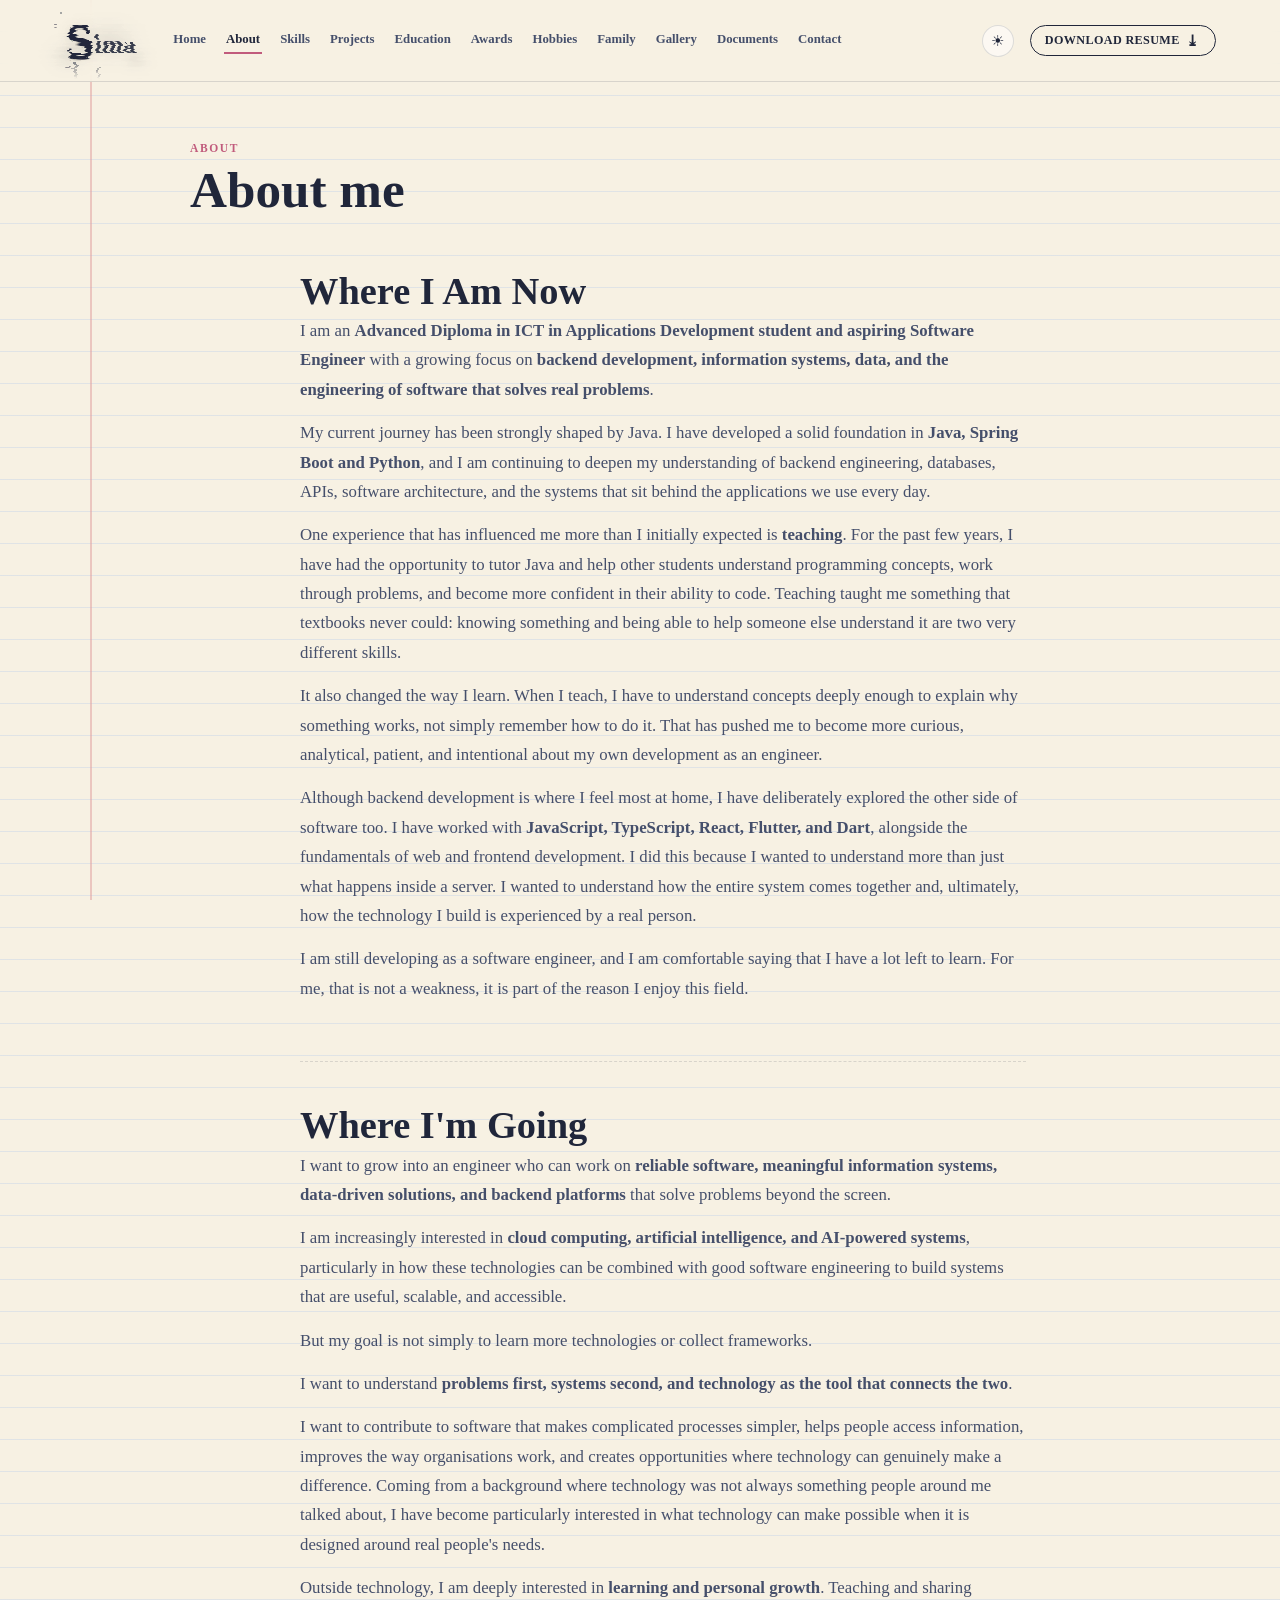
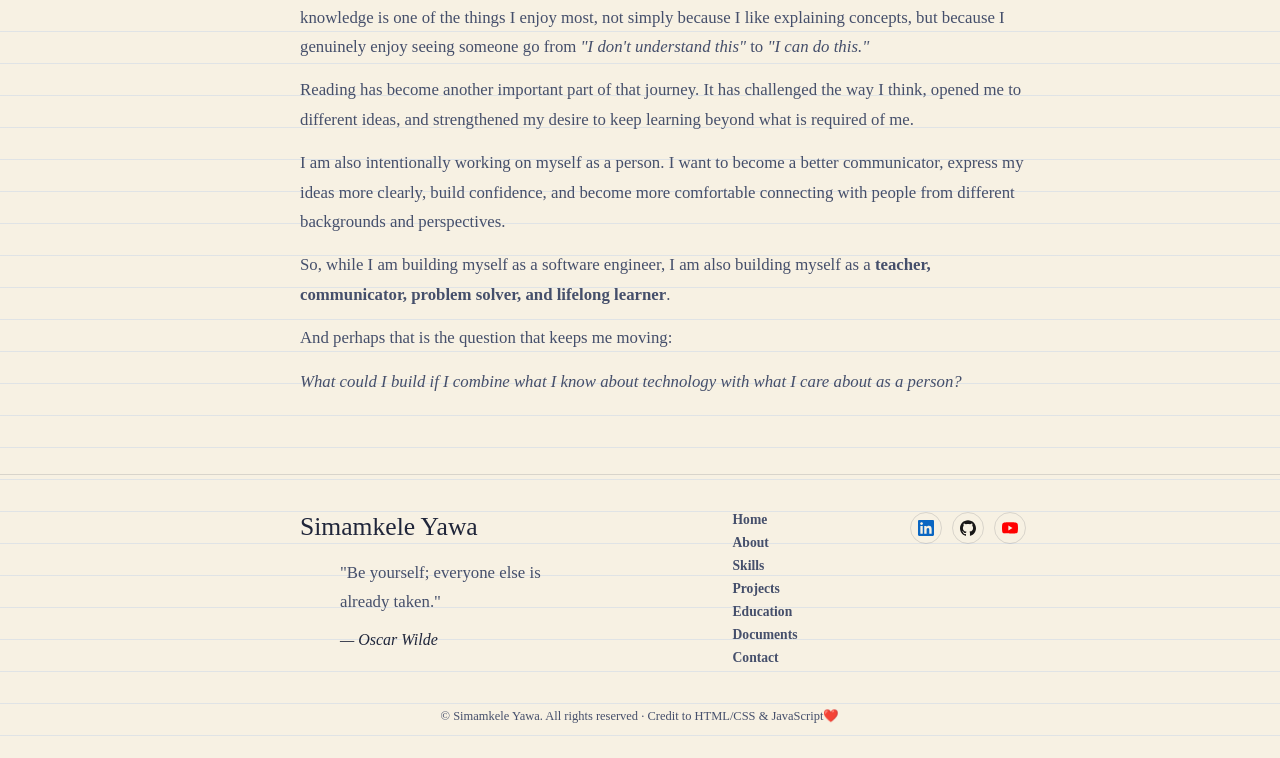
==== commit 9c0c2475: "Update resume and images" ====
--- a/about.html
+++ b/about.html
@@ -49,8 +49,8 @@
     <h2>Where I Am Now</h2>
     <p>I am an <strong>Advanced Diploma in ICT in Applications Development student and aspiring Software Engineer</strong> with a growing focus on <strong>backend development, information systems, data, and the engineering of software that solves real problems</strong>.</p>
     <p>My current journey has been strongly shaped by Java. I have developed a solid foundation in <strong>Java, Spring Boot and Python</strong>, and I am continuing to deepen my understanding of backend engineering, databases, APIs, software architecture, and the systems that sit behind the applications we use every day.</p>
-    <p>One experience that has influenced me more than I initially expected is <strong>teaching</strong>. For the past few years, I have had the opportunity to tutor Java and help other students understand programming concepts, work through problems, and become more confident in their ability to code. Teaching taught me something that textbooks never could: <strong>knowing something and being able to help someone else understand it are two very different skills.</strong></p>
-    <p>It also changed the way I learn. When I teach, I have to understand concepts deeply enough to explain <em>why</em> something works, not simply remember <em>how</em> to do it. That has pushed me to become more curious, analytical, patient, and intentional about my own development as an engineer.</p>
+    <p>One experience that has influenced me more than I initially expected is <strong>teaching</strong>. For the past few years, I have had the opportunity to tutor Java and help other students understand programming concepts, work through problems, and become more confident in their ability to code. Teaching taught me something that textbooks never could: knowing something and being able to help someone else understand it are two very different skills.</p>
+    <p>It also changed the way I learn. When I teach, I have to understand concepts deeply enough to explain why something works, not simply remember how to do it. That has pushed me to become more curious, analytical, patient, and intentional about my own development as an engineer.</p>
     <p>Although backend development is where I feel most at home, I have deliberately explored the other side of software too. I have worked with <strong>JavaScript, TypeScript, React, Flutter, and Dart</strong>, alongside the fundamentals of web and frontend development. I did this because I wanted to understand more than just what happens inside a server. I wanted to understand how the entire system comes together and, ultimately, how the technology I build is experienced by a real person.</p>
     <p>I am still developing as a software engineer, and I am comfortable saying that I have a lot left to learn. For me, that is not a weakness, it is part of the reason I enjoy this field.</p>
   </section>
@@ -110,28 +110,60 @@
 </footer>
 
 <div id="printResume">
-  <h1>Sima</h1>
-  <p>Software Development Tutor, Walter Sisulu University &middot; Advanced Diploma in ICT Applications Development</p>
-  <h2>Profile</h2>
-  <p>Software development tutor at Walter Sisulu University, currently completing an Advanced Diploma in ICT Applications Development. Working toward software and data engineering roles.</p>
+  <div class="pr-header">
+    <h1>Simamkele Yawa</h1>
+    <p class="pr-affil">East London, Eastern Cape &middot; <a href="https://github.com/SIMAMKELE2001">github.com</a> &middot; <a href="https://www.linkedin.com/in/simamkele-yawa">www.linkedin.com</a> &middot; <a href="https://simamkele2001.github.io/ProfessionalPortfolioCV/">www.myportfolio.com</a </p>
+  </div>
+
+  <h2>Professional Profile</h2>
+  <p>
+    I am an Advanced Diploma in ICT in Applications Development student and aspiring Software Engineer, with a growing focus on backend development, information systems, data, and software engineering. I have developed a foundation in Java, Spring Boot, and Python, while also gaining experience with databases, APIs, software architecture, and technologies such as JavaScript, TypeScript, React, Flutter, and Dart. My experience tutoring Java has also shaped how I learn and approach engineering, teaching me the importance of understanding concepts deeply enough to explain them clearly and help others grow in confidence.
+Looking ahead, I want to become a software engineer who builds reliable, scalable, and meaningful systems that solve real-world problems. I am particularly interested in backend engineering, cloud computing, artificial intelligence, data-driven solutions, and AI-powered systems. Rather than simply collecting technologies, I want to understand problems first, systems second, and technology as the tool that connects the two. Beyond technology, I am passionate about teaching, reading, learning, communication, and personal growth, and I aim to continuously develop as an engineer, teacher, communicator, problem solver, and lifelong learner.
+
+  </p>
+
   <h2>Education</h2>
-  <p>Advanced Diploma in ICT Applications Development &mdash; Walter Sisulu University (in progress)</p>
-  <h2>Experience</h2>
-  <p>Software Development Tutor &mdash; Walter Sisulu University (current): tutoring Java programming for fellow students.</p>
-  <h2>Skills</h2>
+  <div class="pr-item">
+    <div class="pr-item-head"><strong>Advanced Diploma in ICT in Applications Development</strong><span>Current</span></div>
+    <p><em>iYunivesithi Sisulu University</em> <br>
+      <span style="font-weight: semi-bold;">Course Work: </span>software engineering principles, DSA, OOP and design patterns, information systems, database systems, and applied software development.</p>
+  </div>
+
+  <div class="pr-item">
+    <div class="pr-item-head"><strong>Diploma in ICT in Applications Development</strong><span>Completed</span></div>
+    <p><em>iYunivesithi Sisulu University</em></p>
+  </div>
+
+  <h2>Professional Experience</h2>
+  <div class="pr-item">
+    <div class="pr-item-head"><strong>Academic Assistant (Tutor)</strong><span>2024 &ndash; Present</span></div>
+    <p><em>iYunivesithi Sisulu University</em> <br>
+      Tutoring Areas:<ul><li>Technical Programming I</li> <li>Technical Programming II</li> <li>Development Software III</li></ul></p>
+  </div>
+
+
+  <h2>Technical Skills</h2>
+  <div class="pr-skills">
+    <div><strong>Programming</strong><span>Java, Python, JavaScript, TypeScript, HTML5, CSS3, Dart</span></div>
+    <div><strong>Frameworks</strong><span>Spring Boot, FastAPI, SQLAlchemy, React, Tailwind CSS, shadcn/ui, Flutter</span></div>
+    <div><strong>Databases</strong><span>Oracle Database, Oracle APEX, PostgreSQL</span></div>
+    <div><strong>Tools &amp; Platforms</strong><span>Git, GitHub, Docker, VS Code, JetBrains, Linux/Bash</span></div>
+  </div>
+
+  <h2>Awards &amp; Achievements</h2>
   <ul>
-    <li>Java &mdash; OOP, SOLID, design patterns, concurrency, Spring Boot</li>
-    <li>Python &mdash; OOP, decorators, generators, asyncio, SQLAlchemy, FastAPI</li>
-    <li>Databases &mdash; Oracle Database, Oracle APEX, PostgreSQL</li>
-    <li>Tools &mdash; Git &amp; GitHub, Linux/Bash</li>
+    <li>FEBEIT Tutoring Certificate of Recognition &mdash; 2025</li>
+    <li>FEBEIT Tutoring Certificate of Recognition &mdash; 2024</li>
+    <li>Samsung Innovation Campus (Python &amp; AI) Graduate &mdash; 2024</li>
+    <li>DIRISA Student Datathon Training &mdash; 2025</li>
+    <li>FameLab (Talking Science) Certificate of Participation &mdash; 2026</li>
+    <li>Eastern Cape Automotive &amp; eMobility Hackathon Participant &mdash; 2025</li>
   </ul>
-  <h2>Projects</h2>
+
+  <h2>Selected Projects</h2>
   <ul>
-    <li>Layered FastAPI + PostgreSQL CRUD service (Neon)</li>
-    <li>Oracle APEX school assessment management platform</li>
+    <li><strong>For my projects visit my portfolio: </strong> </li>
   </ul>
-  <h2>Contact</h2>
-  <p>GitHub: github.com/SIMAMKELE2001</p>
 </div>
 
 <script src="script.js"></script>
--- a/styles.css
+++ b/styles.css
@@ -1395,43 +1395,37 @@
 #printResume {
   display: none;
 }
-@media print {
-  body * {
-    visibility: hidden;
-  }
-  #printResume,
-  #printResume * {
-    visibility: visible;
-  }
-  #printResume {
-    display: block;
-    position: absolute;
-    top: 0;
-    left: 0;
-    width: 100%;
-    padding: 20px;
-    font-family: "Roboto Slab", serif;
-    color: #001858;
-    background: #fff;
-  }
-  #printResume h1 {
-    font-family: "Roboto Slab", serif;
-    font-size: 24px;
-    margin-bottom: 2px;
-  }
-  #printResume h2 {
-    font-family: "Roboto Slab", serif;
-    font-size: 14px;
-    color: #172c66;
-    border-bottom: 1px solid #cdd8ea;
-    padding-bottom: 3px;
-    margin-top: 18px;
-  }
-  #printResume p,
-  #printResume li {
-    font-size: 12.5px;
-    line-height: 1.5;
-  }
+@media print{
+  body *{visibility:hidden;}
+  #printResume, #printResume *{visibility:visible;}
+  #printResume{
+    display:block; position:absolute; top:0; left:0; width:100%;
+    padding:34px 40px; font-family:'Inter',sans-serif; color:#10233f; background:#fff;
+  }
+  #printResume .pr-header{border-bottom:2px solid #10233f; padding-bottom:12px; margin-bottom:16px;}
+  #printResume h1{font-family:'Inter',sans-serif; font-size:26px; font-weight:700; margin:0 0 4px;}
+  #printResume .pr-role{font-size:12.5px; font-weight:600; color:#3f5a99; margin:0 0 3px;}
+  #printResume .pr-affil{font-size:11px; color:#5c7196; margin:0;}
+  #printResume h2{
+    font-family:'Inter',sans-serif; font-size:13px; font-weight:700; letter-spacing:.04em;
+    text-transform:uppercase; color:#172c66; border-bottom:1px solid #cdd8ea;
+    padding-bottom:4px; margin:20px 0 8px;
+  }
+  #printResume p, #printResume li{font-size:12px; line-height:1.55; margin:0 0 6px;}
+  #printResume ul{margin:0 0 4px; padding-left:18px;}
+  #printResume .pr-item{margin-bottom:10px;}
+  #printResume .pr-item-head{
+    display:flex; justify-content:space-between; align-items:baseline;
+    font-size:12.5px; margin-bottom:2px;
+  }
+  #printResume .pr-item-head span{font-size:11px; color:#5c7196; font-weight:600;}
+  #printResume .pr-skills{
+    display:grid; grid-template-columns:1fr 1fr; gap:8px 24px; margin-bottom:4px;
+  }
+  #printResume .pr-skills div{font-size:12px; line-height:1.5;}
+  #printResume .pr-skills strong{display:block; font-size:11px; text-transform:uppercase; letter-spacing:.03em; color:#3f5a99; margin-bottom:2px;}
+  #printResume em{color:#5c7196;}
+  @page{margin:14mm;}
 }
 
 /* COVER */
